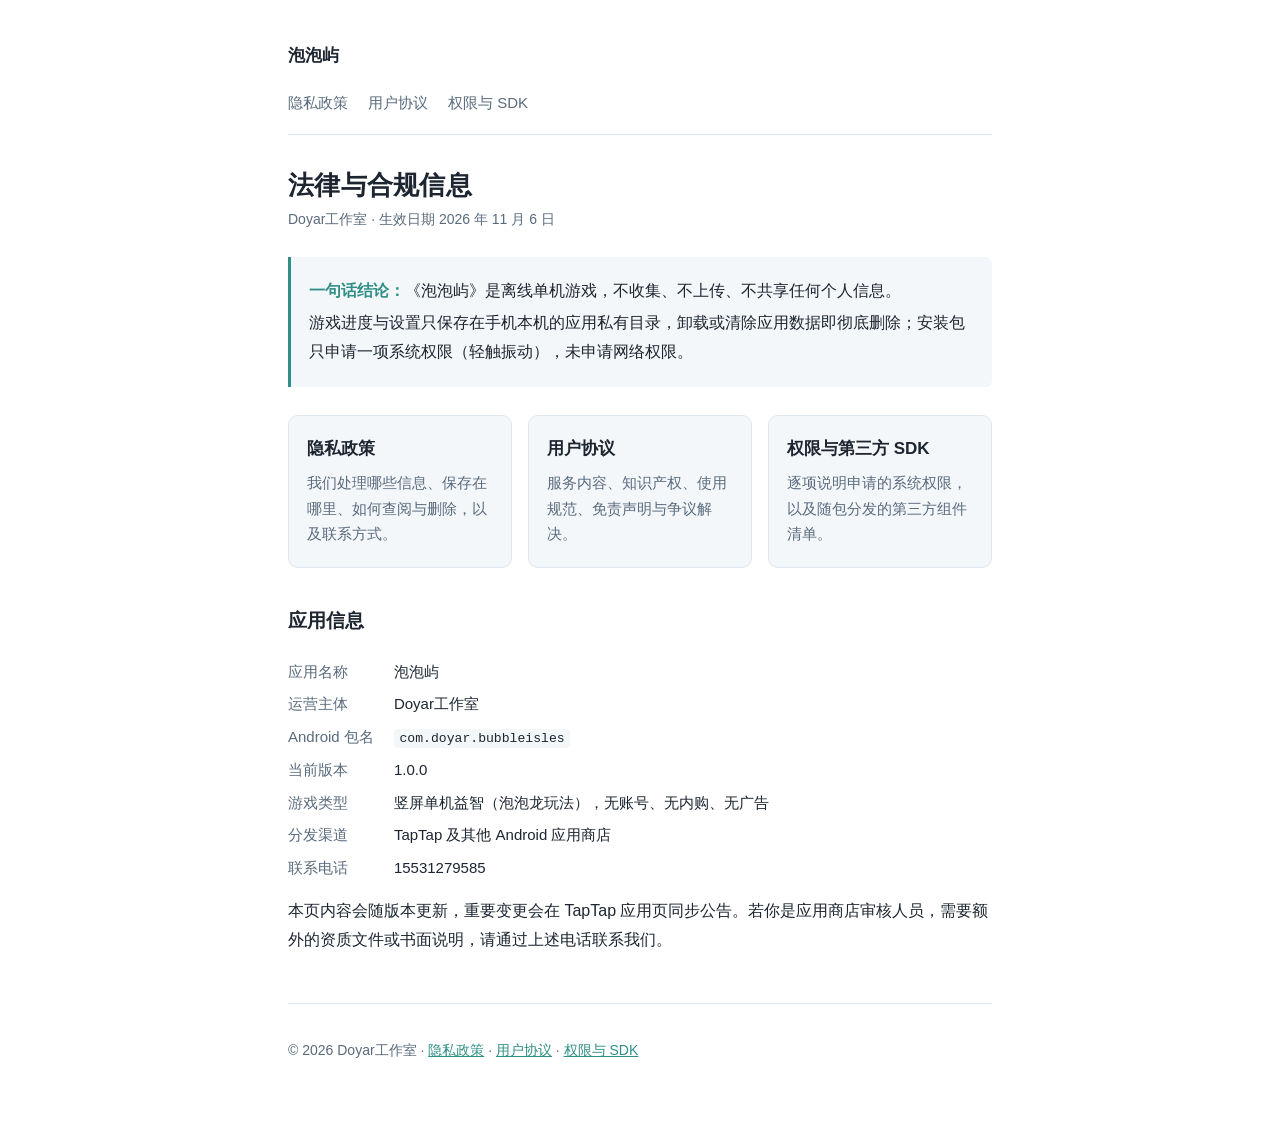
==== index.html @ f033edf3 "建立泡泡屿法律与合规信息站 TapTap 上架需要公开的隐私政策、用户协议与权限/SDK 说明。 内容全部按 1.0.0 发布包核对：仅 VIBRATE 权限、无网络权限、 无随包第三方 SDK、存档" ====
<!DOCTYPE html>
<html lang="zh-CN">
<head>
<meta charset="utf-8">
<meta name="viewport" content="width=device-width, initial-scale=1">
<title>泡泡屿 · 法律与合规信息</title>
<meta name="description" content="《泡泡屿》隐私政策、用户协议与权限说明。应用为离线单机游戏，不收集个人信息。">
<link rel="canonical" href="https://aura1n.github.io/bubbleisles-privacy/">
<link rel="stylesheet" href="styles.css">
</head>
<body>
<div class="wrap">

<header class="site">
	<p class="brand"><a href="index.html">泡泡屿</a></p>
	<nav class="tabs">
		<a href="privacy.html">隐私政策</a>
		<a href="terms.html">用户协议</a>
		<a href="permissions.html">权限与 SDK</a>
	</nav>
</header>

<main>
	<h1>法律与合规信息</h1>
	<p class="meta">Doyar工作室 · 生效日期 2026 年 11 月 6 日</p>

	<div class="summary">
		<p><strong>一句话结论：</strong>《泡泡屿》是离线单机游戏，不收集、不上传、不共享任何个人信息。</p>
		<p>游戏进度与设置只保存在手机本机的应用私有目录，卸载或清除应用数据即彻底删除；安装包只申请一项系统权限（轻触振动），未申请网络权限。</p>
	</div>

	<div class="cards">
		<a class="card" href="privacy.html">
			<h2>隐私政策</h2>
			<p>我们处理哪些信息、保存在哪里、如何查阅与删除，以及联系方式。</p>
		</a>
		<a class="card" href="terms.html">
			<h2>用户协议</h2>
			<p>服务内容、知识产权、使用规范、免责声明与争议解决。</p>
		</a>
		<a class="card" href="permissions.html">
			<h2>权限与第三方 SDK</h2>
			<p>逐项说明申请的系统权限，以及随包分发的第三方组件清单。</p>
		</a>
	</div>

	<h2>应用信息</h2>
	<dl class="facts">
		<dt>应用名称</dt><dd>泡泡屿</dd>
		<dt>运营主体</dt><dd>Doyar工作室</dd>
		<dt>Android 包名</dt><dd><code>com.doyar.bubbleisles</code></dd>
		<dt>当前版本</dt><dd>1.0.0</dd>
		<dt>游戏类型</dt><dd>竖屏单机益智（泡泡龙玩法），无账号、无内购、无广告</dd>
		<dt>分发渠道</dt><dd>TapTap 及其他 Android 应用商店</dd>
		<dt>联系电话</dt><dd>15531279585</dd>
	</dl>

	<p>本页内容会随版本更新，重要变更会在 TapTap 应用页同步公告。若你是应用商店审核人员，需要额外的资质文件或书面说明，请通过上述电话联系我们。</p>
</main>

<footer class="site">
	<p>© 2026 Doyar工作室 · <a href="privacy.html">隐私政策</a> · <a href="terms.html">用户协议</a> · <a href="permissions.html">权限与 SDK</a></p>
</footer>

</div>
</body>
</html>
---- styles.css ----
:root {
	--fg: #1c2530;
	--fg-soft: #5a6b7d;
	--bg: #ffffff;
	--bg-soft: #f4f7fa;
	--line: #dfe6ed;
	--accent: #2f8f86;
}

@media (prefers-color-scheme: dark) {
	:root {
		--fg: #e6edf3;
		--fg-soft: #97a6b5;
		--bg: #14181d;
		--bg-soft: #1c2228;
		--line: #2c343c;
		--accent: #6fd0c4;
	}
}

* {
	box-sizing: border-box;
}

body {
	margin: 0;
	padding: 0 1.25rem 3rem;
	background: var(--bg);
	color: var(--fg);
	font-family: -apple-system, "PingFang SC", "HarmonyOS Sans SC", "Microsoft YaHei", "Noto Sans CJK SC", sans-serif;
	font-size: 16px;
	line-height: 1.8;
	-webkit-text-size-adjust: 100%;
}

.wrap {
	max-width: 44rem;
	margin: 0 auto;
}

header.site {
	padding: 1.5rem 0 1rem;
	border-bottom: 1px solid var(--line);
}

header.site .brand {
	font-size: 1.0625rem;
	font-weight: 600;
	letter-spacing: .01em;
}

header.site .brand a {
	color: var(--fg);
	text-decoration: none;
}

nav.tabs {
	display: flex;
	flex-wrap: wrap;
	gap: .25rem 1.25rem;
	margin-top: .75rem;
	font-size: .9375rem;
}

nav.tabs a {
	color: var(--fg-soft);
	text-decoration: none;
	padding-bottom: .15rem;
}

nav.tabs a[aria-current="page"] {
	color: var(--accent);
	font-weight: 600;
	border-bottom: 2px solid var(--accent);
}

main h1 {
	margin: 2rem 0 .25rem;
	font-size: 1.625rem;
	line-height: 1.4;
	letter-spacing: .01em;
}

main h2 {
	margin: 2.25rem 0 .5rem;
	font-size: 1.1875rem;
}

main h3 {
	margin: 1.5rem 0 .35rem;
	font-size: 1.0625rem;
}

p, li {
	overflow-wrap: break-word;
}

.meta {
	margin: 0 0 1.5rem;
	color: var(--fg-soft);
	font-size: .875rem;
}

.summary {
	margin: 1.5rem 0;
	padding: 1rem 1.125rem;
	background: var(--bg-soft);
	border-left: 3px solid var(--accent);
	border-radius: 0 6px 6px 0;
}

.summary p {
	margin: .25rem 0;
}

.summary strong {
	color: var(--accent);
}

table {
	width: 100%;
	margin: 1rem 0;
	border-collapse: collapse;
	font-size: .9375rem;
}

th, td {
	padding: .6rem .5rem;
	text-align: left;
	border-bottom: 1px solid var(--line);
	vertical-align: top;
}

th {
	color: var(--fg-soft);
	font-weight: 600;
	white-space: nowrap;
}

code {
	padding: .1rem .35rem;
	background: var(--bg-soft);
	border-radius: 4px;
	font-family: ui-monospace, "SFMono-Regular", Consolas, monospace;
	font-size: .875em;
	overflow-wrap: anywhere;
}

ul, ol {
	padding-left: 1.35rem;
}

a {
	color: var(--accent);
}

footer.site {
	margin-top: 3rem;
	padding-top: 1.25rem;
	border-top: 1px solid var(--line);
	color: var(--fg-soft);
	font-size: .875rem;
}

.cards {
	display: grid;
	gap: 1rem;
	margin: 1.75rem 0;
}

@media (min-width: 40rem) {
	.cards {
		grid-template-columns: repeat(3, 1fr);
	}
}

.card {
	display: block;
	padding: 1.125rem 1.125rem 1.25rem;
	background: var(--bg-soft);
	border: 1px solid var(--line);
	border-radius: 10px;
	text-decoration: none;
	color: var(--fg);
}

.card h2 {
	margin: 0 0 .35rem;
	font-size: 1.0625rem;
}

.card p {
	margin: 0;
	color: var(--fg-soft);
	font-size: .9375rem;
	line-height: 1.7;
}

dl.facts {
	display: grid;
	grid-template-columns: max-content 1fr;
	gap: .35rem 1.25rem;
	margin: 1.25rem 0 0;
	font-size: .9375rem;
}

dl.facts dt {
	color: var(--fg-soft);
}

dl.facts dd {
	margin: 0;
}

@media print {
	nav.tabs, footer.site {
		display: none;
	}
}
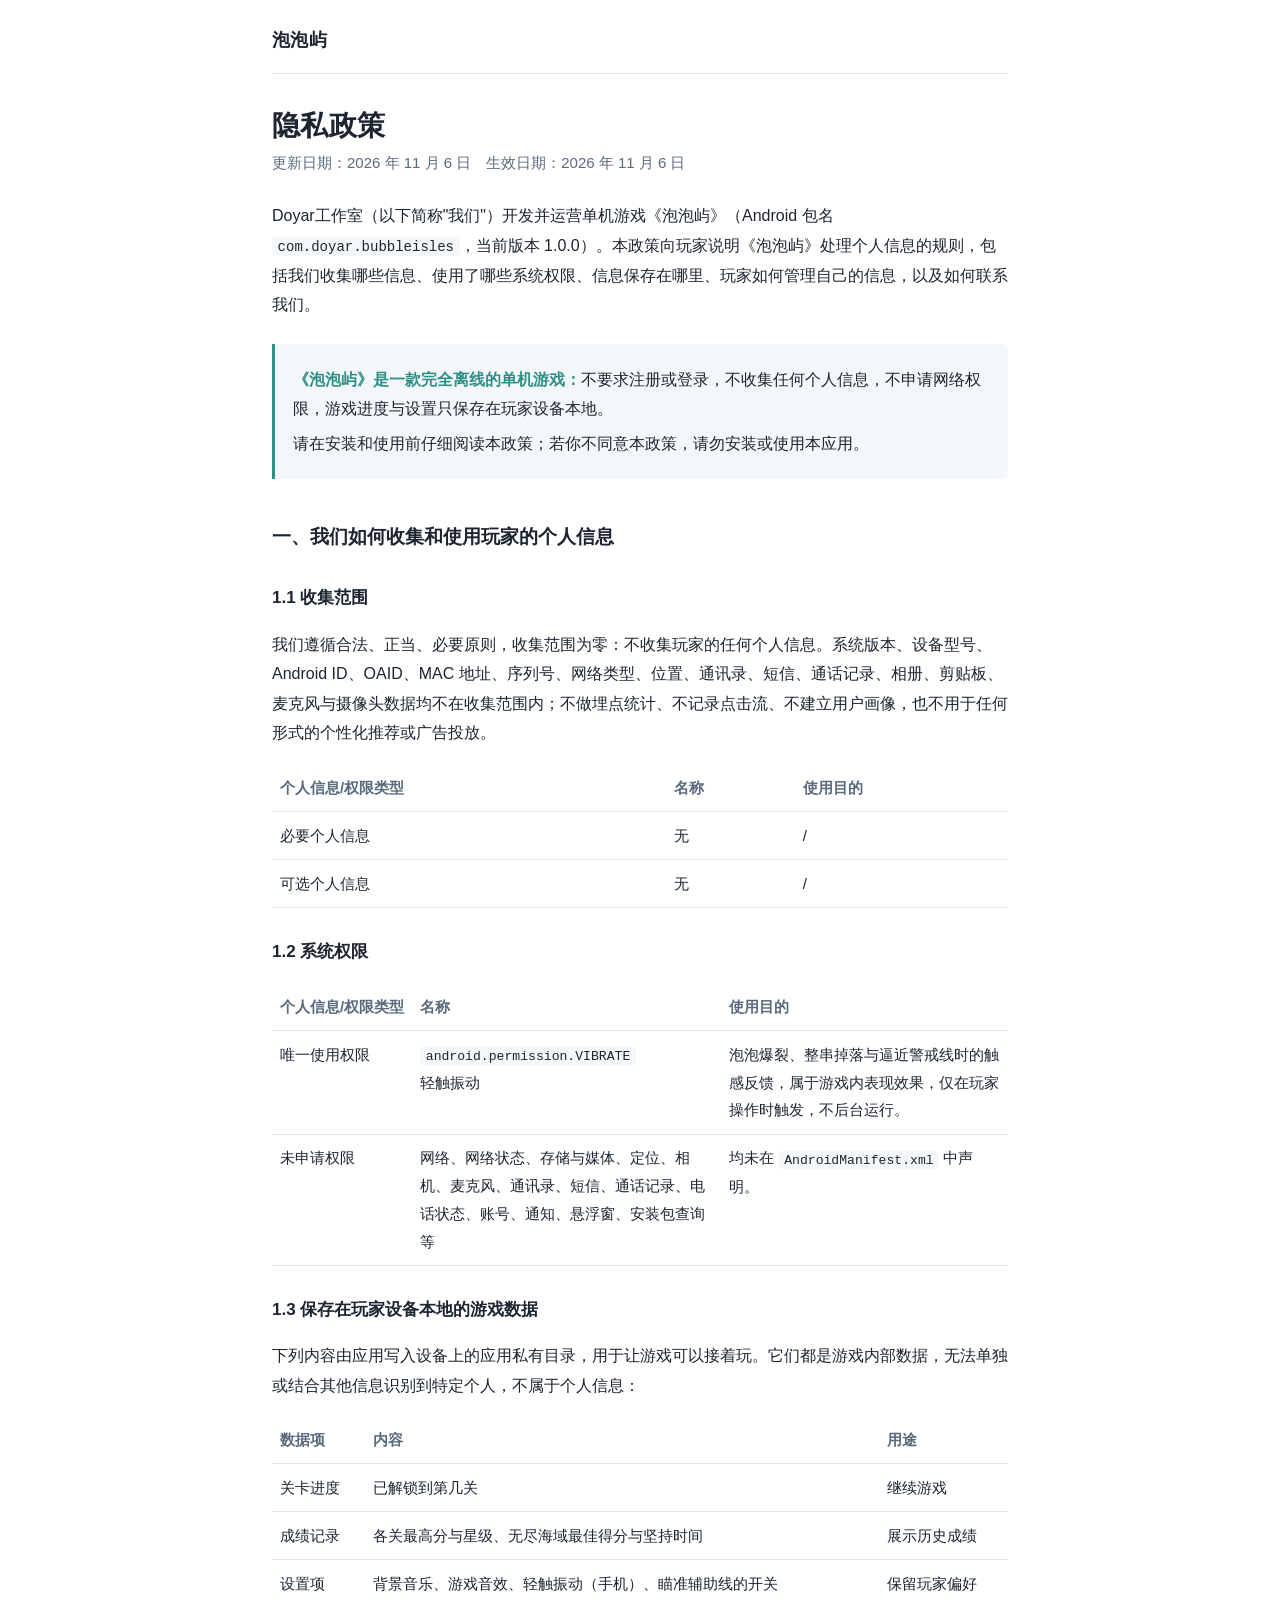
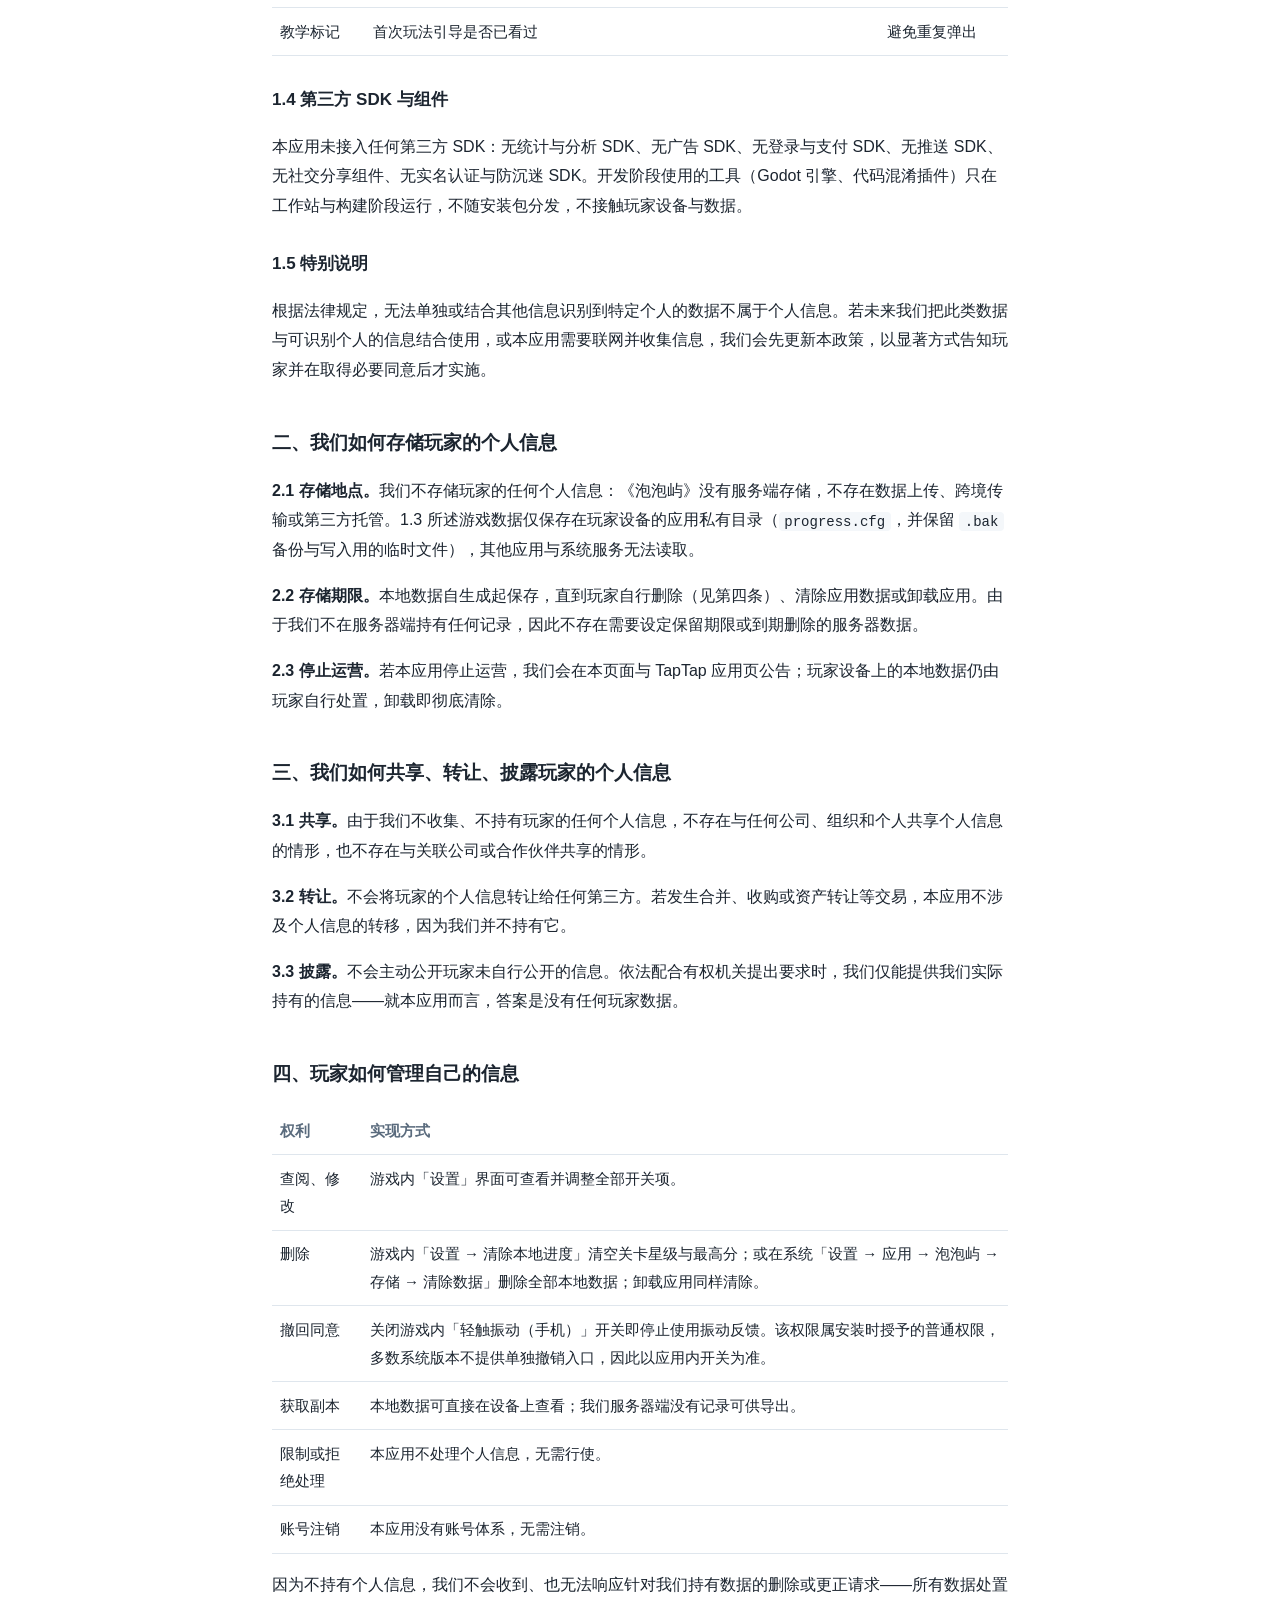
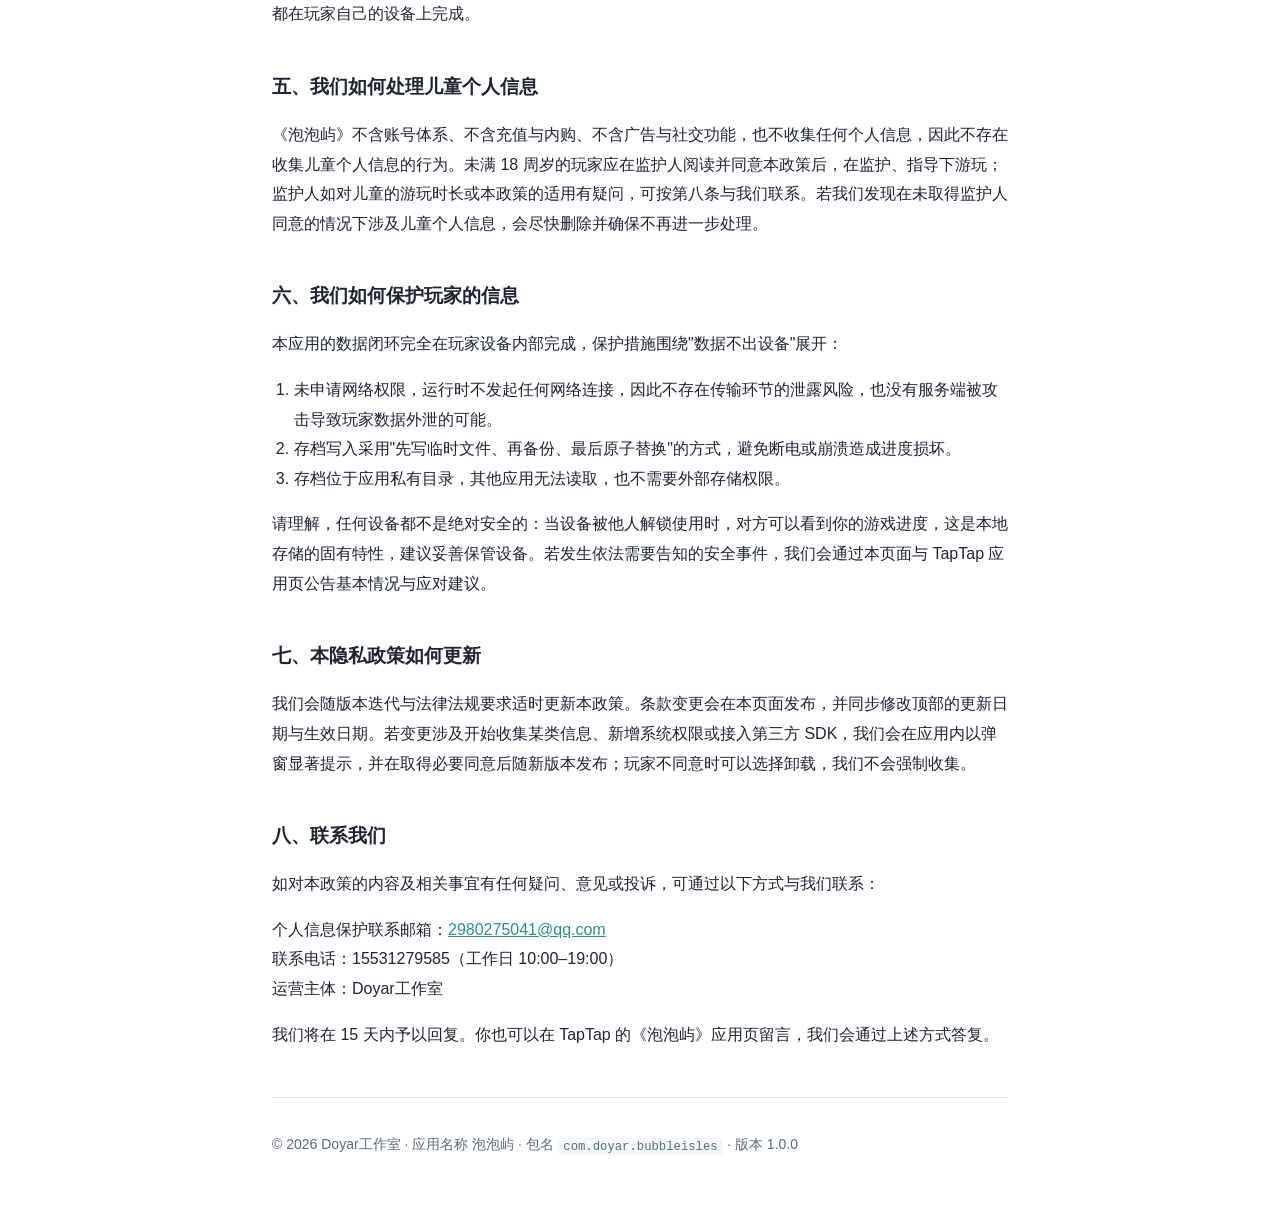
==== commit f456a568: "按 TapTap 官方隐私政策结构改为单页 上架只需要一份隐私政策，拆成三页反而要多点一次。 正文照官方模板的一至八骨架重写，只保留本应用真实存在的内容： 收集范围为零、唯一权限 VIBRATE、无第" ====
--- a/index.html
+++ b/index.html
@@ -3,8 +3,8 @@
 <head>
 <meta charset="utf-8">
 <meta name="viewport" content="width=device-width, initial-scale=1">
-<title>泡泡屿 · 法律与合规信息</title>
-<meta name="description" content="《泡泡屿》隐私政策、用户协议与权限说明。应用为离线单机游戏，不收集个人信息。">
+<title>泡泡屿 隐私政策</title>
+<meta name="description" content="《泡泡屿》隐私政策：离线单机游戏，不收集任何个人信息，仅申请轻触振动权限，进度与设置只保存在设备本地。">
 <link rel="canonical" href="https://aura1n.github.io/bubbleisles-privacy/">
 <link rel="stylesheet" href="styles.css">
 </head>
@@ -12,54 +12,138 @@
 <div class="wrap">
 
 <header class="site">
-	<p class="brand"><a href="index.html">泡泡屿</a></p>
-	<nav class="tabs">
-		<a href="privacy.html">隐私政策</a>
-		<a href="terms.html">用户协议</a>
-		<a href="permissions.html">权限与 SDK</a>
-	</nav>
+	<p class="brand">泡泡屿</p>
 </header>
 
 <main>
-	<h1>法律与合规信息</h1>
-	<p class="meta">Doyar工作室 · 生效日期 2026 年 11 月 6 日</p>
+	<h1>隐私政策</h1>
+	<p class="meta">更新日期：2026 年 11 月 6 日　生效日期：2026 年 11 月 6 日</p>
+
+	<p>Doyar工作室（以下简称"我们"）开发并运营单机游戏《泡泡屿》（Android 包名 <code>com.doyar.bubbleisles</code>，当前版本 1.0.0）。本政策向玩家说明《泡泡屿》处理个人信息的规则，包括我们收集哪些信息、使用了哪些系统权限、信息保存在哪里、玩家如何管理自己的信息，以及如何联系我们。</p>
 
 	<div class="summary">
-		<p><strong>一句话结论：</strong>《泡泡屿》是离线单机游戏，不收集、不上传、不共享任何个人信息。</p>
-		<p>游戏进度与设置只保存在手机本机的应用私有目录，卸载或清除应用数据即彻底删除；安装包只申请一项系统权限（轻触振动），未申请网络权限。</p>
+		<p><strong>《泡泡屿》是一款完全离线的单机游戏：</strong>不要求注册或登录，不收集任何个人信息，不申请网络权限，游戏进度与设置只保存在玩家设备本地。</p>
+		<p>请在安装和使用前仔细阅读本政策；若你不同意本政策，请勿安装或使用本应用。</p>
 	</div>
 
-	<div class="cards">
-		<a class="card" href="privacy.html">
-			<h2>隐私政策</h2>
-			<p>我们处理哪些信息、保存在哪里、如何查阅与删除，以及联系方式。</p>
-		</a>
-		<a class="card" href="terms.html">
-			<h2>用户协议</h2>
-			<p>服务内容、知识产权、使用规范、免责声明与争议解决。</p>
-		</a>
-		<a class="card" href="permissions.html">
-			<h2>权限与第三方 SDK</h2>
-			<p>逐项说明申请的系统权限，以及随包分发的第三方组件清单。</p>
-		</a>
-	</div>
+	<h2>一、我们如何收集和使用玩家的个人信息</h2>
 
-	<h2>应用信息</h2>
-	<dl class="facts">
-		<dt>应用名称</dt><dd>泡泡屿</dd>
-		<dt>运营主体</dt><dd>Doyar工作室</dd>
-		<dt>Android 包名</dt><dd><code>com.doyar.bubbleisles</code></dd>
-		<dt>当前版本</dt><dd>1.0.0</dd>
-		<dt>游戏类型</dt><dd>竖屏单机益智（泡泡龙玩法），无账号、无内购、无广告</dd>
-		<dt>分发渠道</dt><dd>TapTap 及其他 Android 应用商店</dd>
-		<dt>联系电话</dt><dd>15531279585</dd>
-	</dl>
+	<h3>1.1 收集范围</h3>
+	<p>我们遵循合法、正当、必要原则，收集范围为零：不收集玩家的任何个人信息。系统版本、设备型号、Android ID、OAID、MAC 地址、序列号、网络类型、位置、通讯录、短信、通话记录、相册、剪贴板、麦克风与摄像头数据均不在收集范围内；不做埋点统计、不记录点击流、不建立用户画像，也不用于任何形式的个性化推荐或广告投放。</p>
+	<table>
+		<thead>
+			<tr><th>个人信息/权限类型</th><th>名称</th><th>使用目的</th></tr>
+		</thead>
+		<tbody>
+			<tr><td>必要个人信息</td><td>无</td><td>/</td></tr>
+			<tr><td>可选个人信息</td><td>无</td><td>/</td></tr>
+		</tbody>
+	</table>
 
-	<p>本页内容会随版本更新，重要变更会在 TapTap 应用页同步公告。若你是应用商店审核人员，需要额外的资质文件或书面说明，请通过上述电话联系我们。</p>
+	<h3>1.2 系统权限</h3>
+	<table>
+		<thead>
+			<tr><th>个人信息/权限类型</th><th>名称</th><th>使用目的</th></tr>
+		</thead>
+		<tbody>
+			<tr>
+				<td>唯一使用权限</td>
+				<td><code>android.permission.VIBRATE</code><br>轻触振动</td>
+				<td>泡泡爆裂、整串掉落与逼近警戒线时的触感反馈，属于游戏内表现效果，仅在玩家操作时触发，不后台运行。</td>
+			</tr>
+			<tr>
+				<td>未申请权限</td>
+				<td>网络、网络状态、存储与媒体、定位、相机、麦克风、通讯录、短信、通话记录、电话状态、账号、通知、悬浮窗、安装包查询等</td>
+				<td>均未在 <code>AndroidManifest.xml</code> 中声明。</td>
+			</tr>
+		</tbody>
+	</table>
+
+	<h3>1.3 保存在玩家设备本地的游戏数据</h3>
+	<p>下列内容由应用写入设备上的应用私有目录，用于让游戏可以接着玩。它们都是游戏内部数据，无法单独或结合其他信息识别到特定个人，不属于个人信息：</p>
+	<table>
+		<thead>
+			<tr><th>数据项</th><th>内容</th><th>用途</th></tr>
+		</thead>
+		<tbody>
+			<tr><td>关卡进度</td><td>已解锁到第几关</td><td>继续游戏</td></tr>
+			<tr><td>成绩记录</td><td>各关最高分与星级、无尽海域最佳得分与坚持时间</td><td>展示历史成绩</td></tr>
+			<tr><td>设置项</td><td>背景音乐、游戏音效、轻触振动（手机）、瞄准辅助线的开关</td><td>保留玩家偏好</td></tr>
+			<tr><td>教学标记</td><td>首次玩法引导是否已看过</td><td>避免重复弹出</td></tr>
+		</tbody>
+	</table>
+
+	<h3>1.4 第三方 SDK 与组件</h3>
+	<p>本应用未接入任何第三方 SDK：无统计与分析 SDK、无广告 SDK、无登录与支付 SDK、无推送 SDK、无社交分享组件、无实名认证与防沉迷 SDK。开发阶段使用的工具（Godot 引擎、代码混淆插件）只在工作站与构建阶段运行，不随安装包分发，不接触玩家设备与数据。</p>
+
+	<h3>1.5 特别说明</h3>
+	<p>根据法律规定，无法单独或结合其他信息识别到特定个人的数据不属于个人信息。若未来我们把此类数据与可识别个人的信息结合使用，或本应用需要联网并收集信息，我们会先更新本政策，以显著方式告知玩家并在取得必要同意后才实施。</p>
+
+	<h2>二、我们如何存储玩家的个人信息</h2>
+
+	<p><strong>2.1 存储地点。</strong>我们不存储玩家的任何个人信息：《泡泡屿》没有服务端存储，不存在数据上传、跨境传输或第三方托管。1.3 所述游戏数据仅保存在玩家设备的应用私有目录（<code>progress.cfg</code>，并保留 <code>.bak</code> 备份与写入用的临时文件），其他应用与系统服务无法读取。</p>
+
+	<p><strong>2.2 存储期限。</strong>本地数据自生成起保存，直到玩家自行删除（见第四条）、清除应用数据或卸载应用。由于我们不在服务器端持有任何记录，因此不存在需要设定保留期限或到期删除的服务器数据。</p>
+
+	<p><strong>2.3 停止运营。</strong>若本应用停止运营，我们会在本页面与 TapTap 应用页公告；玩家设备上的本地数据仍由玩家自行处置，卸载即彻底清除。</p>
+
+	<h2>三、我们如何共享、转让、披露玩家的个人信息</h2>
+
+	<p><strong>3.1 共享。</strong>由于我们不收集、不持有玩家的任何个人信息，不存在与任何公司、组织和个人共享个人信息的情形，也不存在与关联公司或合作伙伴共享的情形。</p>
+
+	<p><strong>3.2 转让。</strong>不会将玩家的个人信息转让给任何第三方。若发生合并、收购或资产转让等交易，本应用不涉及个人信息的转移，因为我们并不持有它。</p>
+
+	<p><strong>3.3 披露。</strong>不会主动公开玩家未自行公开的信息。依法配合有权机关提出要求时，我们仅能提供我们实际持有的信息——就本应用而言，答案是没有任何玩家数据。</p>
+
+	<h2>四、玩家如何管理自己的信息</h2>
+
+	<table>
+		<thead>
+			<tr><th>权利</th><th>实现方式</th></tr>
+		</thead>
+		<tbody>
+			<tr><td>查阅、修改</td><td>游戏内「设置」界面可查看并调整全部开关项。</td></tr>
+			<tr><td>删除</td><td>游戏内「设置 → 清除本地进度」清空关卡星级与最高分；或在系统「设置 → 应用 → 泡泡屿 → 存储 → 清除数据」删除全部本地数据；卸载应用同样清除。</td></tr>
+			<tr><td>撤回同意</td><td>关闭游戏内「轻触振动（手机）」开关即停止使用振动反馈。该权限属安装时授予的普通权限，多数系统版本不提供单独撤销入口，因此以应用内开关为准。</td></tr>
+			<tr><td>获取副本</td><td>本地数据可直接在设备上查看；我们服务器端没有记录可供导出。</td></tr>
+			<tr><td>限制或拒绝处理</td><td>本应用不处理个人信息，无需行使。</td></tr>
+			<tr><td>账号注销</td><td>本应用没有账号体系，无需注销。</td></tr>
+		</tbody>
+	</table>
+
+	<p>因为不持有个人信息，我们不会收到、也无法响应针对我们持有数据的删除或更正请求——所有数据处置都在玩家自己的设备上完成。</p>
+
+	<h2>五、我们如何处理儿童个人信息</h2>
+
+	<p>《泡泡屿》不含账号体系、不含充值与内购、不含广告与社交功能，也不收集任何个人信息，因此不存在收集儿童个人信息的行为。未满 18 周岁的玩家应在监护人阅读并同意本政策后，在监护、指导下游玩；监护人如对儿童的游玩时长或本政策的适用有疑问，可按第八条与我们联系。若我们发现在未取得监护人同意的情况下涉及儿童个人信息，会尽快删除并确保不再进一步处理。</p>
+
+	<h2>六、我们如何保护玩家的信息</h2>
+
+	<p>本应用的数据闭环完全在玩家设备内部完成，保护措施围绕"数据不出设备"展开：</p>
+	<ol>
+		<li>未申请网络权限，运行时不发起任何网络连接，因此不存在传输环节的泄露风险，也没有服务端被攻击导致玩家数据外泄的可能。</li>
+		<li>存档写入采用"先写临时文件、再备份、最后原子替换"的方式，避免断电或崩溃造成进度损坏。</li>
+		<li>存档位于应用私有目录，其他应用无法读取，也不需要外部存储权限。</li>
+	</ol>
+	<p>请理解，任何设备都不是绝对安全的：当设备被他人解锁使用时，对方可以看到你的游戏进度，这是本地存储的固有特性，建议妥善保管设备。若发生依法需要告知的安全事件，我们会通过本页面与 TapTap 应用页公告基本情况与应对建议。</p>
+
+	<h2>七、本隐私政策如何更新</h2>
+
+	<p>我们会随版本迭代与法律法规要求适时更新本政策。条款变更会在本页面发布，并同步修改顶部的更新日期与生效日期。若变更涉及开始收集某类信息、新增系统权限或接入第三方 SDK，我们会在应用内以弹窗显著提示，并在取得必要同意后随新版本发布；玩家不同意时可以选择卸载，我们不会强制收集。</p>
+
+	<h2>八、联系我们</h2>
+
+	<p>如对本政策的内容及相关事宜有任何疑问、意见或投诉，可通过以下方式与我们联系：</p>
+	<p>
+		个人信息保护联系邮箱：<a href="mailto:2980275041@qq.com">2980275041@qq.com</a><br>
+		联系电话：15531279585（工作日 10:00–19:00）<br>
+		运营主体：Doyar工作室
+	</p>
+	<p>我们将在 15 天内予以回复。你也可以在 TapTap 的《泡泡屿》应用页留言，我们会通过上述方式答复。</p>
 </main>
 
 <footer class="site">
-	<p>© 2026 Doyar工作室 · <a href="privacy.html">隐私政策</a> · <a href="terms.html">用户协议</a> · <a href="permissions.html">权限与 SDK</a></p>
+	<p>© 2026 Doyar工作室 · 应用名称 泡泡屿 · 包名 <code>com.doyar.bubbleisles</code> · 版本 1.0.0</p>
 </footer>
 
 </div>
--- a/styles.css
+++ b/styles.css
@@ -29,12 +29,12 @@
 	color: var(--fg);
 	font-family: -apple-system, "PingFang SC", "HarmonyOS Sans SC", "Microsoft YaHei", "Noto Sans CJK SC", sans-serif;
 	font-size: 16px;
-	line-height: 1.8;
+	line-height: 1.85;
 	-webkit-text-size-adjust: 100%;
 }
 
 .wrap {
-	max-width: 44rem;
+	max-width: 46rem;
 	margin: 0 auto;
 }
 
@@ -44,50 +44,26 @@
 }
 
 header.site .brand {
-	font-size: 1.0625rem;
+	margin: 0;
+	font-size: 1.125rem;
 	font-weight: 600;
-	letter-spacing: .01em;
-}
-
-header.site .brand a {
-	color: var(--fg);
-	text-decoration: none;
-}
-
-nav.tabs {
-	display: flex;
-	flex-wrap: wrap;
-	gap: .25rem 1.25rem;
-	margin-top: .75rem;
-	font-size: .9375rem;
-}
-
-nav.tabs a {
-	color: var(--fg-soft);
-	text-decoration: none;
-	padding-bottom: .15rem;
-}
-
-nav.tabs a[aria-current="page"] {
-	color: var(--accent);
-	font-weight: 600;
-	border-bottom: 2px solid var(--accent);
+	letter-spacing: .02em;
 }
 
 main h1 {
 	margin: 2rem 0 .25rem;
-	font-size: 1.625rem;
+	font-size: 1.75rem;
 	line-height: 1.4;
 	letter-spacing: .01em;
 }
 
 main h2 {
-	margin: 2.25rem 0 .5rem;
+	margin: 2.5rem 0 .5rem;
 	font-size: 1.1875rem;
 }
 
 main h3 {
-	margin: 1.5rem 0 .35rem;
+	margin: 1.75rem 0 .35rem;
 	font-size: 1.0625rem;
 }
 
@@ -98,7 +74,7 @@
 .meta {
 	margin: 0 0 1.5rem;
 	color: var(--fg-soft);
-	font-size: .875rem;
+	font-size: .9375rem;
 }
 
 .summary {
@@ -110,7 +86,7 @@
 }
 
 .summary p {
-	margin: .25rem 0;
+	margin: .3rem 0;
 }
 
 .summary strong {
@@ -162,58 +138,8 @@
 	font-size: .875rem;
 }
 
-.cards {
-	display: grid;
-	gap: 1rem;
-	margin: 1.75rem 0;
-}
-
-@media (min-width: 40rem) {
-	.cards {
-		grid-template-columns: repeat(3, 1fr);
-	}
-}
-
-.card {
-	display: block;
-	padding: 1.125rem 1.125rem 1.25rem;
-	background: var(--bg-soft);
-	border: 1px solid var(--line);
-	border-radius: 10px;
-	text-decoration: none;
-	color: var(--fg);
-}
-
-.card h2 {
-	margin: 0 0 .35rem;
-	font-size: 1.0625rem;
-}
-
-.card p {
-	margin: 0;
-	color: var(--fg-soft);
-	font-size: .9375rem;
-	line-height: 1.7;
-}
-
-dl.facts {
-	display: grid;
-	grid-template-columns: max-content 1fr;
-	gap: .35rem 1.25rem;
-	margin: 1.25rem 0 0;
-	font-size: .9375rem;
-}
-
-dl.facts dt {
-	color: var(--fg-soft);
-}
-
-dl.facts dd {
-	margin: 0;
-}
-
 @media print {
-	nav.tabs, footer.site {
+	footer.site {
 		display: none;
 	}
 }
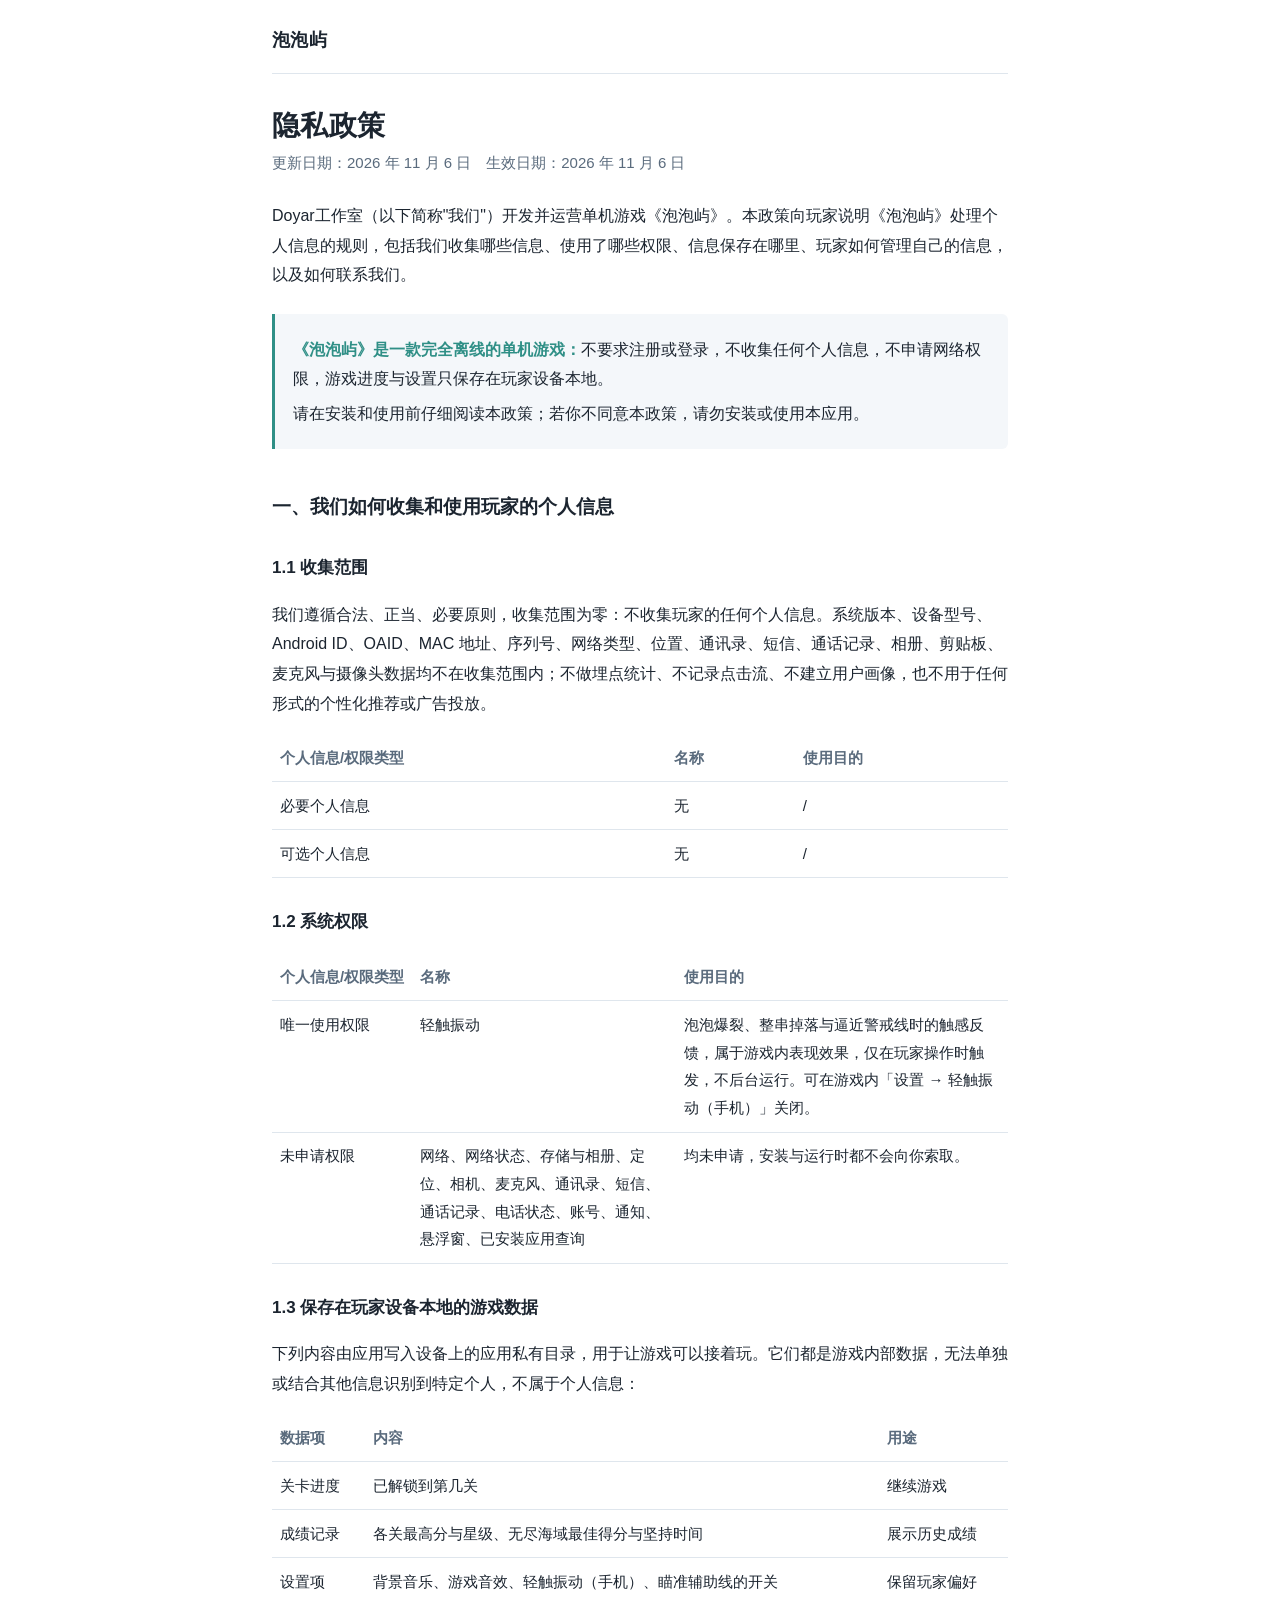
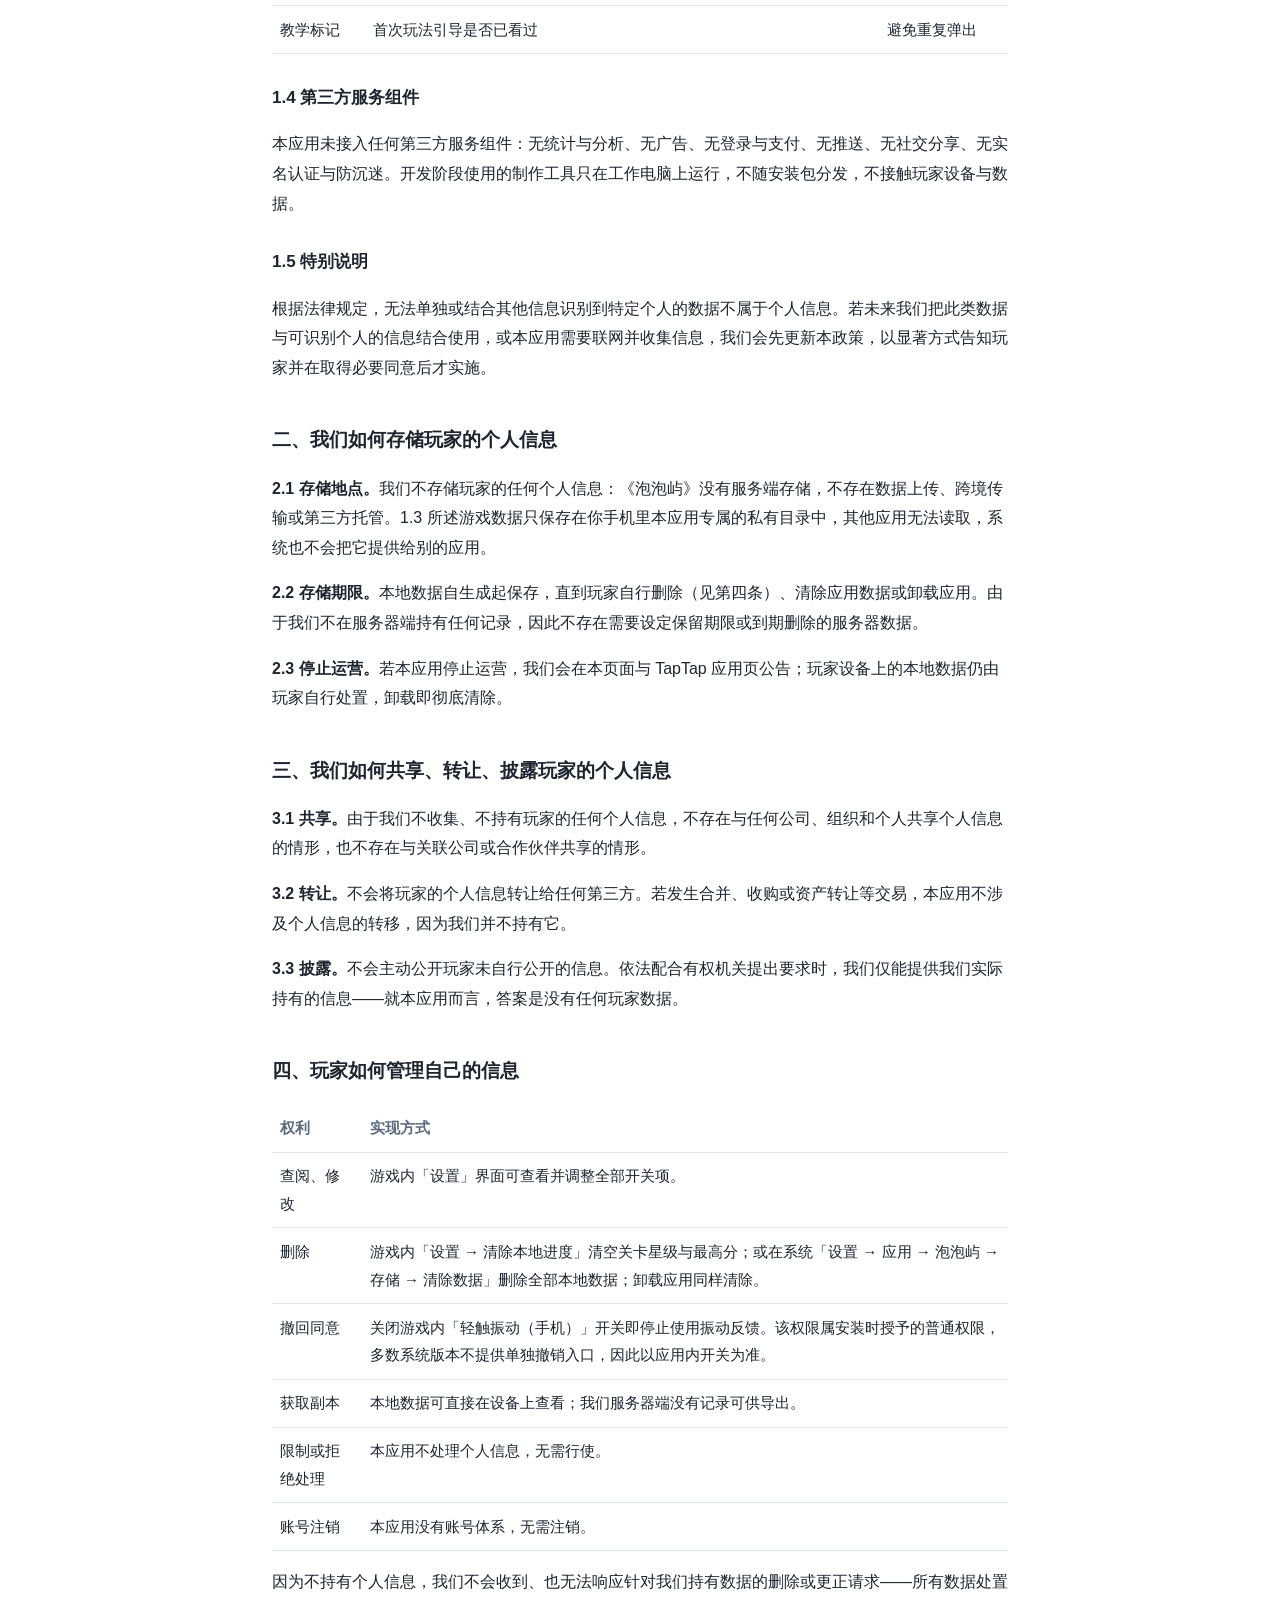
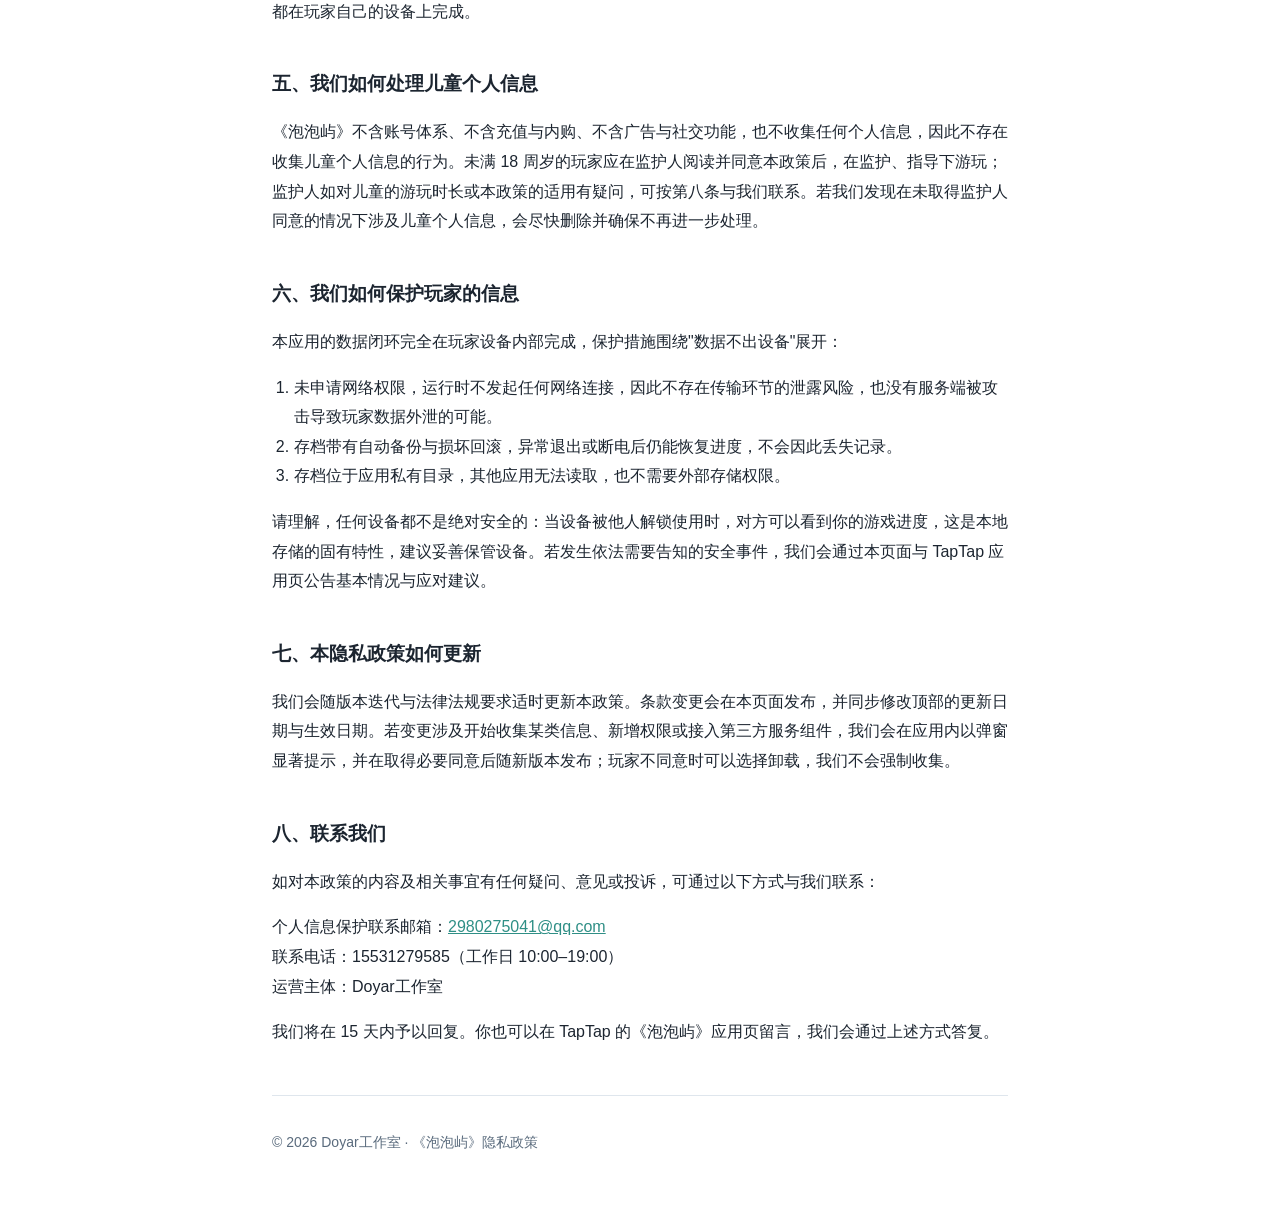
==== commit 2d75deb3: "隐私政策正文去掉面向玩家无意义的技术标识 包名、权限英文名、存档文件名、引擎与 SDK 名称从页面里移除， 事实核对保留在仓库 README；删掉随之失效的 code 样式。" ====
--- a/index.html
+++ b/index.html
@@ -19,7 +19,7 @@
 	<h1>隐私政策</h1>
 	<p class="meta">更新日期：2026 年 11 月 6 日　生效日期：2026 年 11 月 6 日</p>
 
-	<p>Doyar工作室（以下简称"我们"）开发并运营单机游戏《泡泡屿》（Android 包名 <code>com.doyar.bubbleisles</code>，当前版本 1.0.0）。本政策向玩家说明《泡泡屿》处理个人信息的规则，包括我们收集哪些信息、使用了哪些系统权限、信息保存在哪里、玩家如何管理自己的信息，以及如何联系我们。</p>
+	<p>Doyar工作室（以下简称"我们"）开发并运营单机游戏《泡泡屿》。本政策向玩家说明《泡泡屿》处理个人信息的规则，包括我们收集哪些信息、使用了哪些权限、信息保存在哪里、玩家如何管理自己的信息，以及如何联系我们。</p>
 
 	<div class="summary">
 		<p><strong>《泡泡屿》是一款完全离线的单机游戏：</strong>不要求注册或登录，不收集任何个人信息，不申请网络权限，游戏进度与设置只保存在玩家设备本地。</p>
@@ -48,13 +48,13 @@
 		<tbody>
 			<tr>
 				<td>唯一使用权限</td>
-				<td><code>android.permission.VIBRATE</code><br>轻触振动</td>
-				<td>泡泡爆裂、整串掉落与逼近警戒线时的触感反馈，属于游戏内表现效果，仅在玩家操作时触发，不后台运行。</td>
+				<td>轻触振动</td>
+				<td>泡泡爆裂、整串掉落与逼近警戒线时的触感反馈，属于游戏内表现效果，仅在玩家操作时触发，不后台运行。可在游戏内「设置 → 轻触振动（手机）」关闭。</td>
 			</tr>
 			<tr>
 				<td>未申请权限</td>
-				<td>网络、网络状态、存储与媒体、定位、相机、麦克风、通讯录、短信、通话记录、电话状态、账号、通知、悬浮窗、安装包查询等</td>
-				<td>均未在 <code>AndroidManifest.xml</code> 中声明。</td>
+				<td>网络、网络状态、存储与相册、定位、相机、麦克风、通讯录、短信、通话记录、电话状态、账号、通知、悬浮窗、已安装应用查询</td>
+				<td>均未申请，安装与运行时都不会向你索取。</td>
 			</tr>
 		</tbody>
 	</table>
@@ -73,15 +73,15 @@
 		</tbody>
 	</table>
 
-	<h3>1.4 第三方 SDK 与组件</h3>
-	<p>本应用未接入任何第三方 SDK：无统计与分析 SDK、无广告 SDK、无登录与支付 SDK、无推送 SDK、无社交分享组件、无实名认证与防沉迷 SDK。开发阶段使用的工具（Godot 引擎、代码混淆插件）只在工作站与构建阶段运行，不随安装包分发，不接触玩家设备与数据。</p>
+	<h3>1.4 第三方服务组件</h3>
+	<p>本应用未接入任何第三方服务组件：无统计与分析、无广告、无登录与支付、无推送、无社交分享、无实名认证与防沉迷。开发阶段使用的制作工具只在工作电脑上运行，不随安装包分发，不接触玩家设备与数据。</p>
 
 	<h3>1.5 特别说明</h3>
 	<p>根据法律规定，无法单独或结合其他信息识别到特定个人的数据不属于个人信息。若未来我们把此类数据与可识别个人的信息结合使用，或本应用需要联网并收集信息，我们会先更新本政策，以显著方式告知玩家并在取得必要同意后才实施。</p>
 
 	<h2>二、我们如何存储玩家的个人信息</h2>
 
-	<p><strong>2.1 存储地点。</strong>我们不存储玩家的任何个人信息：《泡泡屿》没有服务端存储，不存在数据上传、跨境传输或第三方托管。1.3 所述游戏数据仅保存在玩家设备的应用私有目录（<code>progress.cfg</code>，并保留 <code>.bak</code> 备份与写入用的临时文件），其他应用与系统服务无法读取。</p>
+	<p><strong>2.1 存储地点。</strong>我们不存储玩家的任何个人信息：《泡泡屿》没有服务端存储，不存在数据上传、跨境传输或第三方托管。1.3 所述游戏数据只保存在你手机里本应用专属的私有目录中，其他应用无法读取，系统也不会把它提供给别的应用。</p>
 
 	<p><strong>2.2 存储期限。</strong>本地数据自生成起保存，直到玩家自行删除（见第四条）、清除应用数据或卸载应用。由于我们不在服务器端持有任何记录，因此不存在需要设定保留期限或到期删除的服务器数据。</p>
 
@@ -122,14 +122,14 @@
 	<p>本应用的数据闭环完全在玩家设备内部完成，保护措施围绕"数据不出设备"展开：</p>
 	<ol>
 		<li>未申请网络权限，运行时不发起任何网络连接，因此不存在传输环节的泄露风险，也没有服务端被攻击导致玩家数据外泄的可能。</li>
-		<li>存档写入采用"先写临时文件、再备份、最后原子替换"的方式，避免断电或崩溃造成进度损坏。</li>
+		<li>存档带有自动备份与损坏回滚，异常退出或断电后仍能恢复进度，不会因此丢失记录。</li>
 		<li>存档位于应用私有目录，其他应用无法读取，也不需要外部存储权限。</li>
 	</ol>
 	<p>请理解，任何设备都不是绝对安全的：当设备被他人解锁使用时，对方可以看到你的游戏进度，这是本地存储的固有特性，建议妥善保管设备。若发生依法需要告知的安全事件，我们会通过本页面与 TapTap 应用页公告基本情况与应对建议。</p>
 
 	<h2>七、本隐私政策如何更新</h2>
 
-	<p>我们会随版本迭代与法律法规要求适时更新本政策。条款变更会在本页面发布，并同步修改顶部的更新日期与生效日期。若变更涉及开始收集某类信息、新增系统权限或接入第三方 SDK，我们会在应用内以弹窗显著提示，并在取得必要同意后随新版本发布；玩家不同意时可以选择卸载，我们不会强制收集。</p>
+	<p>我们会随版本迭代与法律法规要求适时更新本政策。条款变更会在本页面发布，并同步修改顶部的更新日期与生效日期。若变更涉及开始收集某类信息、新增权限或接入第三方服务组件，我们会在应用内以弹窗显著提示，并在取得必要同意后随新版本发布；玩家不同意时可以选择卸载，我们不会强制收集。</p>
 
 	<h2>八、联系我们</h2>
 
@@ -143,7 +143,7 @@
 </main>
 
 <footer class="site">
-	<p>© 2026 Doyar工作室 · 应用名称 泡泡屿 · 包名 <code>com.doyar.bubbleisles</code> · 版本 1.0.0</p>
+	<p>© 2026 Doyar工作室 · 《泡泡屿》隐私政策</p>
 </footer>
 
 </div>
--- a/styles.css
+++ b/styles.css
@@ -113,15 +113,6 @@
 	white-space: nowrap;
 }
 
-code {
-	padding: .1rem .35rem;
-	background: var(--bg-soft);
-	border-radius: 4px;
-	font-family: ui-monospace, "SFMono-Regular", Consolas, monospace;
-	font-size: .875em;
-	overflow-wrap: anywhere;
-}
-
 ul, ol {
 	padding-left: 1.35rem;
 }
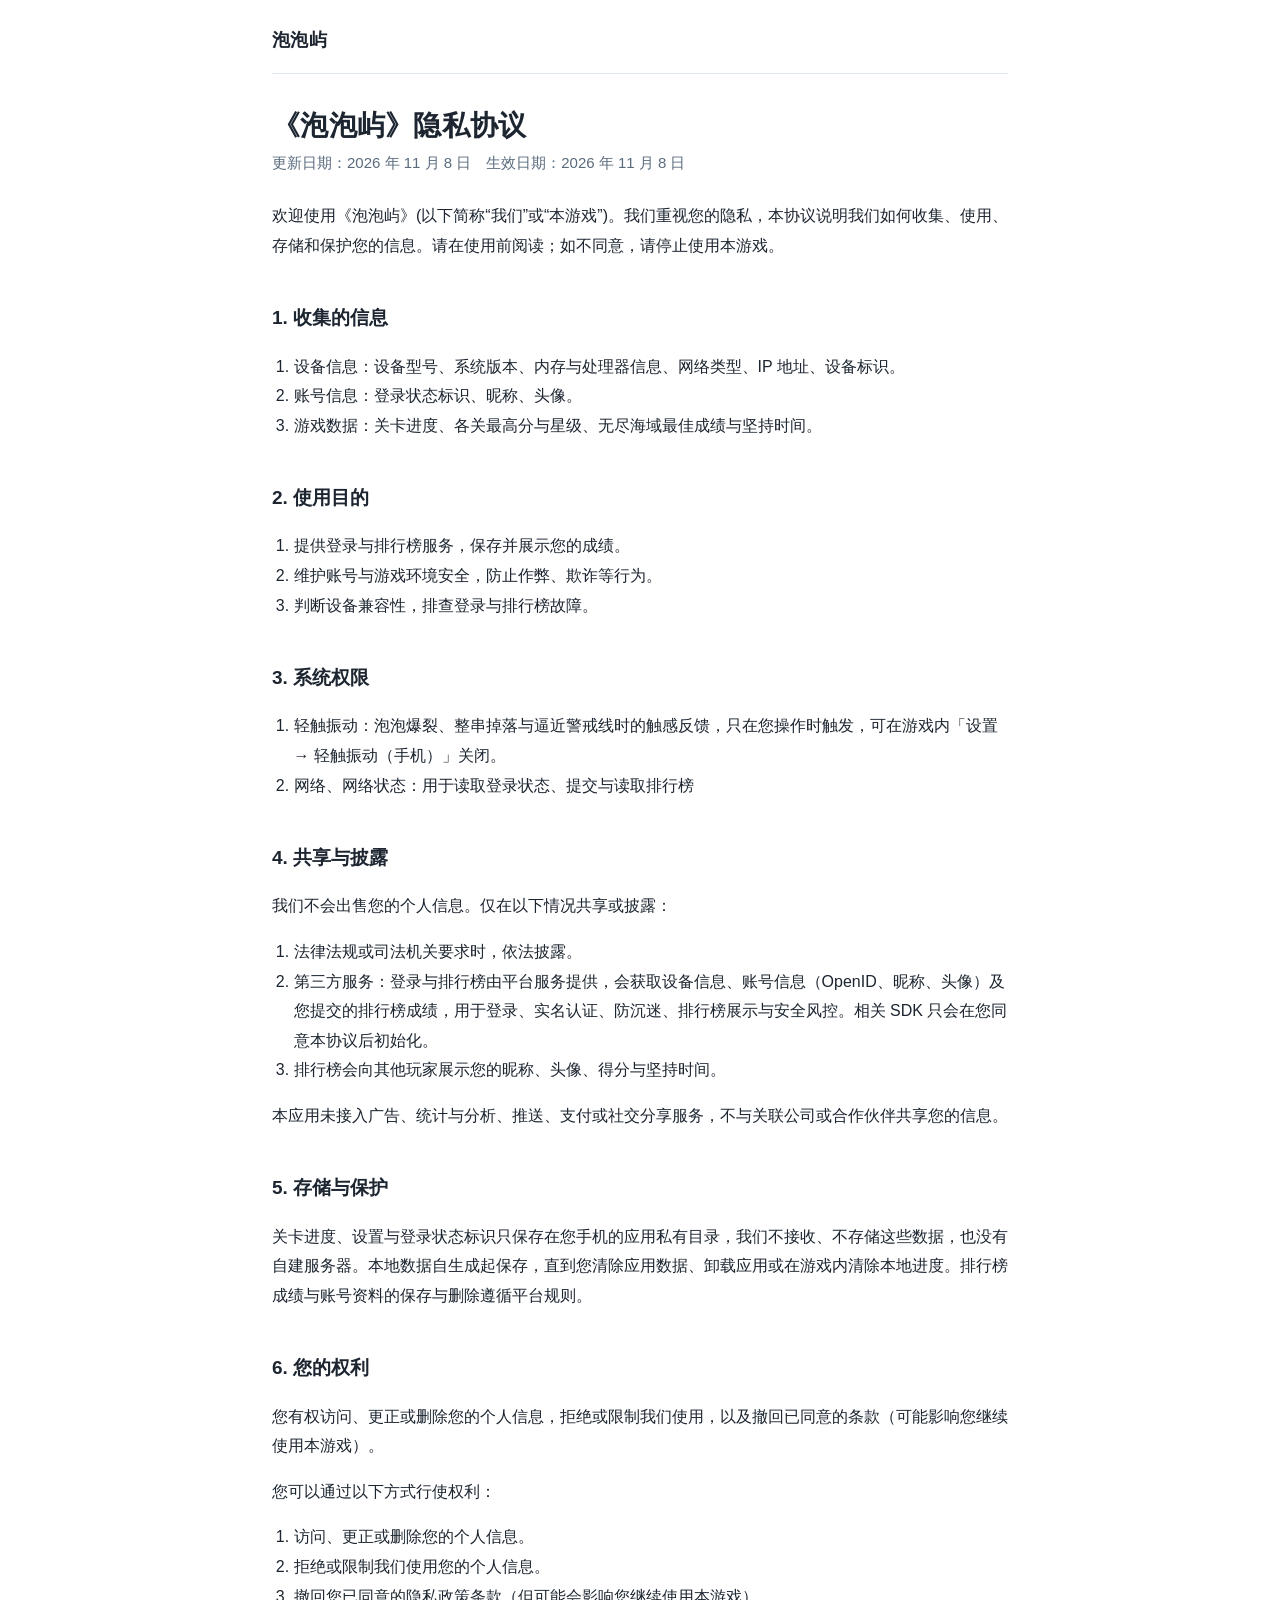
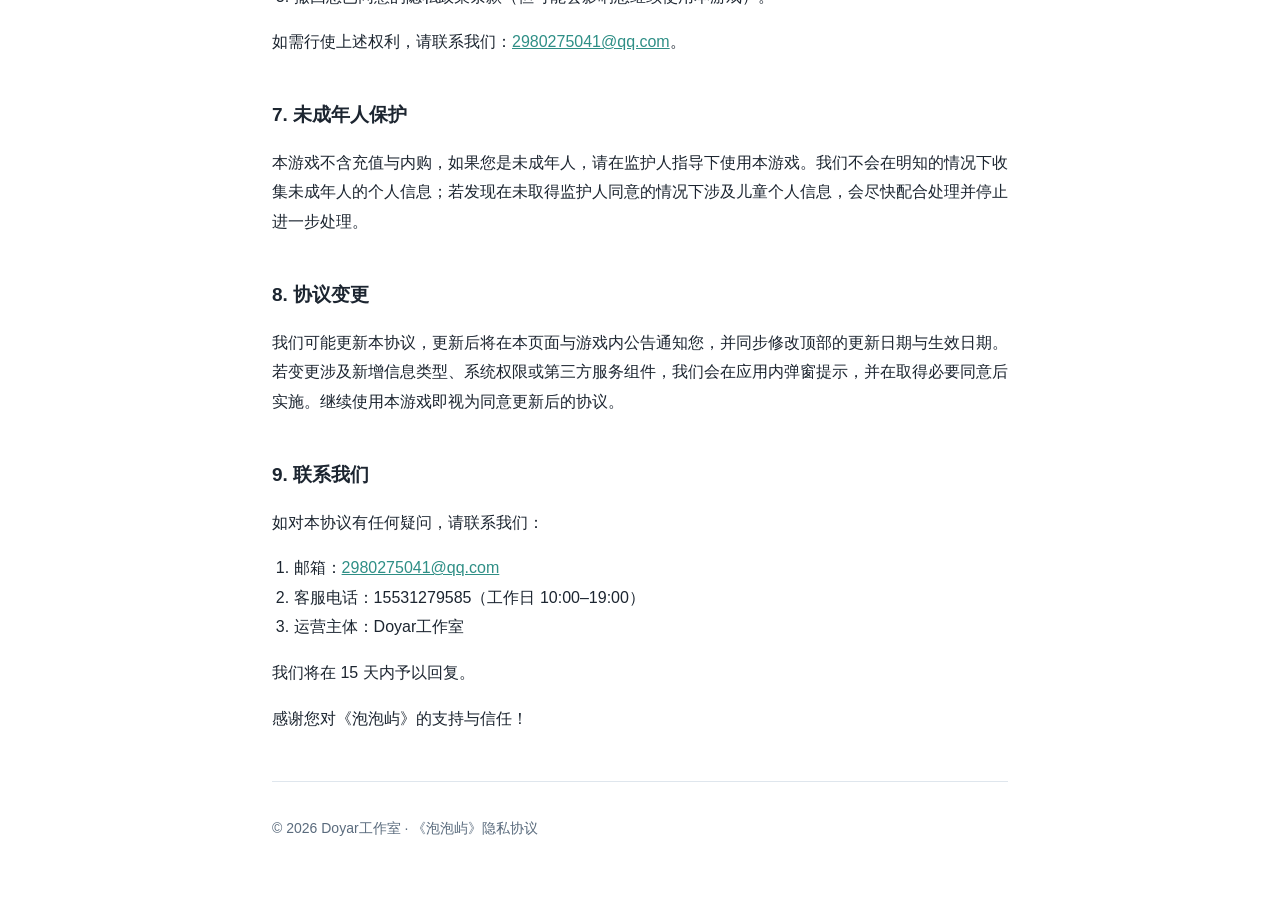
==== commit dc304d7b: "按七节模板重写隐私协议并补齐 SDK 披露 Co-Authored-By: Qoder <noreply@qoder.com>" ====
--- a/index.html
+++ b/index.html
@@ -3,8 +3,8 @@
 <head>
 <meta charset="utf-8">
 <meta name="viewport" content="width=device-width, initial-scale=1">
-<title>泡泡屿 隐私政策</title>
-<meta name="description" content="《泡泡屿》隐私政策：离线单机游戏，不收集任何个人信息，仅申请轻触振动权限，进度与设置只保存在设备本地。">
+<title>泡泡屿 隐私协议</title>
+<meta name="description" content="《泡泡屿》隐私协议：登录与实名认证由平台完成；关卡进度与设置只保存在设备本地；无尽海域排行榜由平台服务提供。">
 <link rel="canonical" href="https://aura1n.github.io/bubbleisles-privacy/">
 <link rel="stylesheet" href="styles.css">
 </head>
@@ -16,136 +16,75 @@
 </header>
 
 <main>
-	<h1>隐私政策</h1>
-	<p class="meta">更新日期：2026 年 11 月 6 日　生效日期：2026 年 11 月 6 日</p>
+	<h1>《泡泡屿》隐私协议</h1>
+	<p class="meta">更新日期：2026 年 11 月 8 日　生效日期：2026 年 11 月 8 日</p>
 
-	<p>Doyar工作室（以下简称"我们"）开发并运营单机游戏《泡泡屿》。本政策向玩家说明《泡泡屿》处理个人信息的规则，包括我们收集哪些信息、使用了哪些权限、信息保存在哪里、玩家如何管理自己的信息，以及如何联系我们。</p>
+	<p>欢迎使用《泡泡屿》(以下简称“我们”或“本游戏”)。我们重视您的隐私，本协议说明我们如何收集、使用、存储和保护您的信息。请在使用前阅读；如不同意，请停止使用本游戏。</p>
 
-	<div class="summary">
-		<p><strong>《泡泡屿》是一款完全离线的单机游戏：</strong>不要求注册或登录，不收集任何个人信息，不申请网络权限，游戏进度与设置只保存在玩家设备本地。</p>
-		<p>请在安装和使用前仔细阅读本政策；若你不同意本政策，请勿安装或使用本应用。</p>
-	</div>
+	<h2>1. 收集的信息</h2>
+	<ol>
+		<li>设备信息：设备型号、系统版本、内存与处理器信息、网络类型、IP 地址、设备标识。</li>
+		<li>账号信息：登录状态标识、昵称、头像。</li>
+		<li>游戏数据：关卡进度、各关最高分与星级、无尽海域最佳成绩与坚持时间。</li>
+	</ol>
 
-	<h2>一、我们如何收集和使用玩家的个人信息</h2>
+	<h2>2. 使用目的</h2>
+	<ol>
+		<li>提供登录与排行榜服务，保存并展示您的成绩。</li>
+		<li>维护账号与游戏环境安全，防止作弊、欺诈等行为。</li>
+		<li>判断设备兼容性，排查登录与排行榜故障。</li>
+	</ol>
 
-	<h3>1.1 收集范围</h3>
-	<p>我们遵循合法、正当、必要原则，收集范围为零：不收集玩家的任何个人信息。系统版本、设备型号、Android ID、OAID、MAC 地址、序列号、网络类型、位置、通讯录、短信、通话记录、相册、剪贴板、麦克风与摄像头数据均不在收集范围内；不做埋点统计、不记录点击流、不建立用户画像，也不用于任何形式的个性化推荐或广告投放。</p>
-	<table>
-		<thead>
-			<tr><th>个人信息/权限类型</th><th>名称</th><th>使用目的</th></tr>
-		</thead>
-		<tbody>
-			<tr><td>必要个人信息</td><td>无</td><td>/</td></tr>
-			<tr><td>可选个人信息</td><td>无</td><td>/</td></tr>
-		</tbody>
-	</table>
+	<h2>3. 系统权限</h2>
+	<ol>
+		<li>轻触振动：泡泡爆裂、整串掉落与逼近警戒线时的触感反馈，只在您操作时触发，可在游戏内「设置 → 轻触振动（手机）」关闭。</li>
+		<li>网络、网络状态：用于读取登录状态、提交与读取排行榜</li>
+	</ol>
 
-	<h3>1.2 系统权限</h3>
-	<table>
-		<thead>
-			<tr><th>个人信息/权限类型</th><th>名称</th><th>使用目的</th></tr>
-		</thead>
-		<tbody>
-			<tr>
-				<td>唯一使用权限</td>
-				<td>轻触振动</td>
-				<td>泡泡爆裂、整串掉落与逼近警戒线时的触感反馈，属于游戏内表现效果，仅在玩家操作时触发，不后台运行。可在游戏内「设置 → 轻触振动（手机）」关闭。</td>
-			</tr>
-			<tr>
-				<td>未申请权限</td>
-				<td>网络、网络状态、存储与相册、定位、相机、麦克风、通讯录、短信、通话记录、电话状态、账号、通知、悬浮窗、已安装应用查询</td>
-				<td>均未申请，安装与运行时都不会向你索取。</td>
-			</tr>
-		</tbody>
-	</table>
+	<h2>4. 共享与披露</h2>
+	<p>我们不会出售您的个人信息。仅在以下情况共享或披露：</p>
+	<ol>
+		<li>法律法规或司法机关要求时，依法披露。</li>
+		<li>第三方服务：登录与排行榜由平台服务提供，会获取设备信息、账号信息（OpenID、昵称、头像）及您提交的排行榜成绩，用于登录、实名认证、防沉迷、排行榜展示与安全风控。相关 SDK 只会在您同意本协议后初始化。</li>
+		<li>排行榜会向其他玩家展示您的昵称、头像、得分与坚持时间。</li>
+	</ol>
+	<p>本应用未接入广告、统计与分析、推送、支付或社交分享服务，不与关联公司或合作伙伴共享您的信息。</p>
 
-	<h3>1.3 保存在玩家设备本地的游戏数据</h3>
-	<p>下列内容由应用写入设备上的应用私有目录，用于让游戏可以接着玩。它们都是游戏内部数据，无法单独或结合其他信息识别到特定个人，不属于个人信息：</p>
-	<table>
-		<thead>
-			<tr><th>数据项</th><th>内容</th><th>用途</th></tr>
-		</thead>
-		<tbody>
-			<tr><td>关卡进度</td><td>已解锁到第几关</td><td>继续游戏</td></tr>
-			<tr><td>成绩记录</td><td>各关最高分与星级、无尽海域最佳得分与坚持时间</td><td>展示历史成绩</td></tr>
-			<tr><td>设置项</td><td>背景音乐、游戏音效、轻触振动（手机）、瞄准辅助线的开关</td><td>保留玩家偏好</td></tr>
-			<tr><td>教学标记</td><td>首次玩法引导是否已看过</td><td>避免重复弹出</td></tr>
-		</tbody>
-	</table>
+	<h2>5. 存储与保护</h2>
+	<p>关卡进度、设置与登录状态标识只保存在您手机的应用私有目录，我们不接收、不存储这些数据，也没有自建服务器。本地数据自生成起保存，直到您清除应用数据、卸载应用或在游戏内清除本地进度。排行榜成绩与账号资料的保存与删除遵循平台规则。</p>
 
-	<h3>1.4 第三方服务组件</h3>
-	<p>本应用未接入任何第三方服务组件：无统计与分析、无广告、无登录与支付、无推送、无社交分享、无实名认证与防沉迷。开发阶段使用的制作工具只在工作电脑上运行，不随安装包分发，不接触玩家设备与数据。</p>
+	<h2>6. 您的权利</h2>
+	<p>您有权访问、更正或删除您的个人信息，拒绝或限制我们使用，以及撤回已同意的条款（可能影响您继续使用本游戏）。</p>
+	<p>您可以通过以下方式行使权利：</p>
+	<ol>
+		<li>访问、更正或删除您的个人信息。</li>
+		<li>拒绝或限制我们使用您的个人信息。</li>
+		<li>撤回您已同意的隐私政策条款（但可能会影响您继续使用本游戏）。</li>
+	</ol>
+	<p>如需行使上述权利，请联系我们：<a href="mailto:2980275041@qq.com">2980275041@qq.com</a>。</p>
 
-	<h3>1.5 特别说明</h3>
-	<p>根据法律规定，无法单独或结合其他信息识别到特定个人的数据不属于个人信息。若未来我们把此类数据与可识别个人的信息结合使用，或本应用需要联网并收集信息，我们会先更新本政策，以显著方式告知玩家并在取得必要同意后才实施。</p>
+	<h2>7. 未成年人保护</h2>
+	<p>本游戏不含充值与内购，如果您是未成年人，请在监护人指导下使用本游戏。我们不会在明知的情况下收集未成年人的个人信息；若发现在未取得监护人同意的情况下涉及儿童个人信息，会尽快配合处理并停止进一步处理。</p>
 
-	<h2>二、我们如何存储玩家的个人信息</h2>
+	<h2>8. 协议变更</h2>
+	<p>我们可能更新本协议，更新后将在本页面与游戏内公告通知您，并同步修改顶部的更新日期与生效日期。若变更涉及新增信息类型、系统权限或第三方服务组件，我们会在应用内弹窗提示，并在取得必要同意后实施。继续使用本游戏即视为同意更新后的协议。</p>
 
-	<p><strong>2.1 存储地点。</strong>我们不存储玩家的任何个人信息：《泡泡屿》没有服务端存储，不存在数据上传、跨境传输或第三方托管。1.3 所述游戏数据只保存在你手机里本应用专属的私有目录中，其他应用无法读取，系统也不会把它提供给别的应用。</p>
+	<h2>9. 联系我们</h2>
+	<p>如对本协议有任何疑问，请联系我们：</p>
+	<ol>
+		<li>邮箱：<a href="mailto:2980275041@qq.com">2980275041@qq.com</a></li>
+		<li>客服电话：15531279585（工作日 10:00–19:00）</li>
+		<li>运营主体：Doyar工作室</li>
+	</ol>
+	<p>我们将在 15 天内予以回复。</p>
 
-	<p><strong>2.2 存储期限。</strong>本地数据自生成起保存，直到玩家自行删除（见第四条）、清除应用数据或卸载应用。由于我们不在服务器端持有任何记录，因此不存在需要设定保留期限或到期删除的服务器数据。</p>
-
-	<p><strong>2.3 停止运营。</strong>若本应用停止运营，我们会在本页面与 TapTap 应用页公告；玩家设备上的本地数据仍由玩家自行处置，卸载即彻底清除。</p>
-
-	<h2>三、我们如何共享、转让、披露玩家的个人信息</h2>
-
-	<p><strong>3.1 共享。</strong>由于我们不收集、不持有玩家的任何个人信息，不存在与任何公司、组织和个人共享个人信息的情形，也不存在与关联公司或合作伙伴共享的情形。</p>
-
-	<p><strong>3.2 转让。</strong>不会将玩家的个人信息转让给任何第三方。若发生合并、收购或资产转让等交易，本应用不涉及个人信息的转移，因为我们并不持有它。</p>
-
-	<p><strong>3.3 披露。</strong>不会主动公开玩家未自行公开的信息。依法配合有权机关提出要求时，我们仅能提供我们实际持有的信息——就本应用而言，答案是没有任何玩家数据。</p>
-
-	<h2>四、玩家如何管理自己的信息</h2>
-
-	<table>
-		<thead>
-			<tr><th>权利</th><th>实现方式</th></tr>
-		</thead>
-		<tbody>
-			<tr><td>查阅、修改</td><td>游戏内「设置」界面可查看并调整全部开关项。</td></tr>
-			<tr><td>删除</td><td>游戏内「设置 → 清除本地进度」清空关卡星级与最高分；或在系统「设置 → 应用 → 泡泡屿 → 存储 → 清除数据」删除全部本地数据；卸载应用同样清除。</td></tr>
-			<tr><td>撤回同意</td><td>关闭游戏内「轻触振动（手机）」开关即停止使用振动反馈。该权限属安装时授予的普通权限，多数系统版本不提供单独撤销入口，因此以应用内开关为准。</td></tr>
-			<tr><td>获取副本</td><td>本地数据可直接在设备上查看；我们服务器端没有记录可供导出。</td></tr>
-			<tr><td>限制或拒绝处理</td><td>本应用不处理个人信息，无需行使。</td></tr>
-			<tr><td>账号注销</td><td>本应用没有账号体系，无需注销。</td></tr>
-		</tbody>
-	</table>
-
-	<p>因为不持有个人信息，我们不会收到、也无法响应针对我们持有数据的删除或更正请求——所有数据处置都在玩家自己的设备上完成。</p>
-
-	<h2>五、我们如何处理儿童个人信息</h2>
-
-	<p>《泡泡屿》不含账号体系、不含充值与内购、不含广告与社交功能，也不收集任何个人信息，因此不存在收集儿童个人信息的行为。未满 18 周岁的玩家应在监护人阅读并同意本政策后，在监护、指导下游玩；监护人如对儿童的游玩时长或本政策的适用有疑问，可按第八条与我们联系。若我们发现在未取得监护人同意的情况下涉及儿童个人信息，会尽快删除并确保不再进一步处理。</p>
-
-	<h2>六、我们如何保护玩家的信息</h2>
-
-	<p>本应用的数据闭环完全在玩家设备内部完成，保护措施围绕"数据不出设备"展开：</p>
-	<ol>
-		<li>未申请网络权限，运行时不发起任何网络连接，因此不存在传输环节的泄露风险，也没有服务端被攻击导致玩家数据外泄的可能。</li>
-		<li>存档带有自动备份与损坏回滚，异常退出或断电后仍能恢复进度，不会因此丢失记录。</li>
-		<li>存档位于应用私有目录，其他应用无法读取，也不需要外部存储权限。</li>
-	</ol>
-	<p>请理解，任何设备都不是绝对安全的：当设备被他人解锁使用时，对方可以看到你的游戏进度，这是本地存储的固有特性，建议妥善保管设备。若发生依法需要告知的安全事件，我们会通过本页面与 TapTap 应用页公告基本情况与应对建议。</p>
-
-	<h2>七、本隐私政策如何更新</h2>
-
-	<p>我们会随版本迭代与法律法规要求适时更新本政策。条款变更会在本页面发布，并同步修改顶部的更新日期与生效日期。若变更涉及开始收集某类信息、新增权限或接入第三方服务组件，我们会在应用内以弹窗显著提示，并在取得必要同意后随新版本发布；玩家不同意时可以选择卸载，我们不会强制收集。</p>
-
-	<h2>八、联系我们</h2>
-
-	<p>如对本政策的内容及相关事宜有任何疑问、意见或投诉，可通过以下方式与我们联系：</p>
-	<p>
-		个人信息保护联系邮箱：<a href="mailto:2980275041@qq.com">2980275041@qq.com</a><br>
-		联系电话：15531279585（工作日 10:00–19:00）<br>
-		运营主体：Doyar工作室
-	</p>
-	<p>我们将在 15 天内予以回复。你也可以在 TapTap 的《泡泡屿》应用页留言，我们会通过上述方式答复。</p>
+	<p>感谢您对《泡泡屿》的支持与信任！</p>
 </main>
 
 <footer class="site">
-	<p>© 2026 Doyar工作室 · 《泡泡屿》隐私政策</p>
+	<p>© 2026 Doyar工作室 · 《泡泡屿》隐私协议</p>
 </footer>
 
 </div>
 </body>
-</html>
+</html>
--- a/styles.css
+++ b/styles.css
@@ -110,7 +110,6 @@
 th {
 	color: var(--fg-soft);
 	font-weight: 600;
-	white-space: nowrap;
 }
 
 ul, ol {
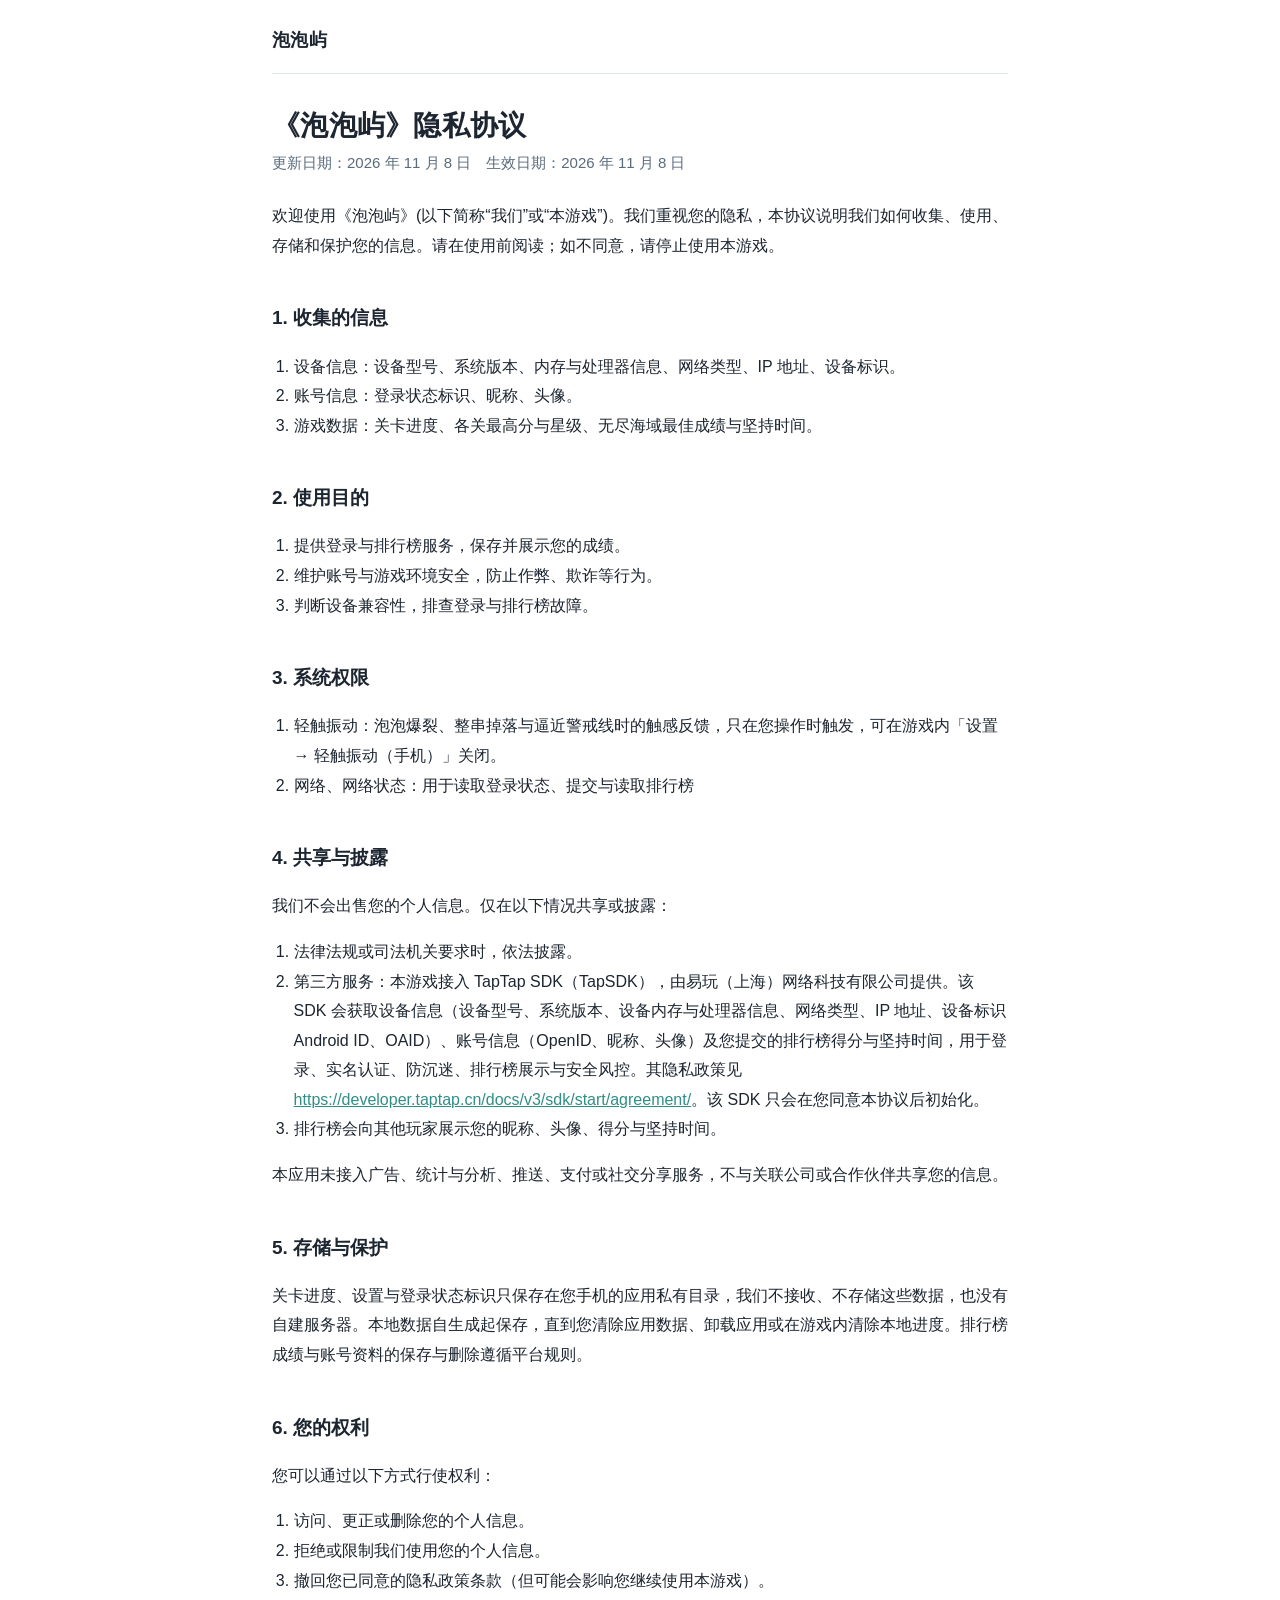
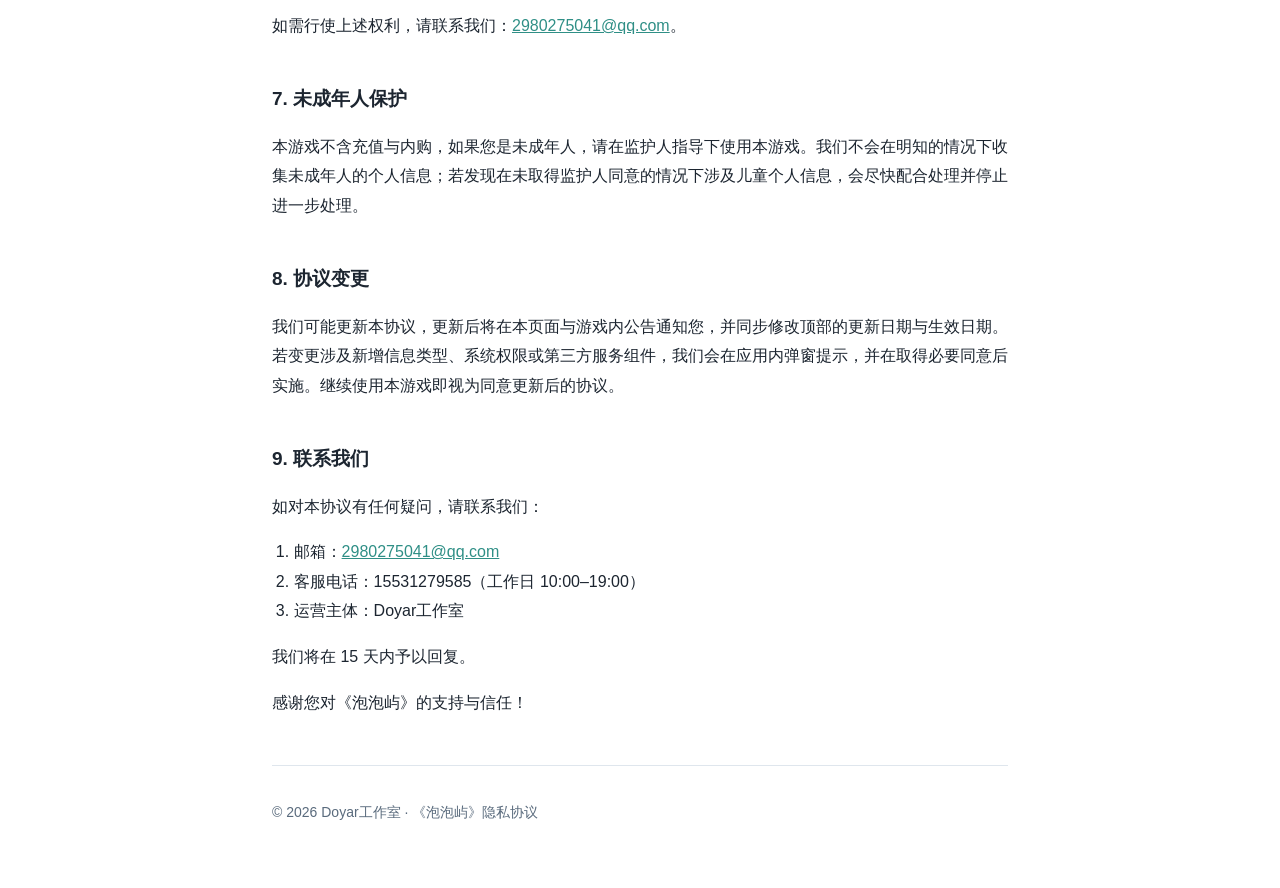
==== commit b71bf216: "第 4 节补齐 TapSDK 提供方与隐私政策链接，删除第 6 节重复表述 Co-Authored-By: Qoder <noreply@qoder.com>" ====
--- a/index.html
+++ b/index.html
@@ -45,7 +45,7 @@
 	<p>我们不会出售您的个人信息。仅在以下情况共享或披露：</p>
 	<ol>
 		<li>法律法规或司法机关要求时，依法披露。</li>
-		<li>第三方服务：登录与排行榜由平台服务提供，会获取设备信息、账号信息（OpenID、昵称、头像）及您提交的排行榜成绩，用于登录、实名认证、防沉迷、排行榜展示与安全风控。相关 SDK 只会在您同意本协议后初始化。</li>
+		<li>第三方服务：本游戏接入 TapTap SDK（TapSDK），由易玩（上海）网络科技有限公司提供。该 SDK 会获取设备信息（设备型号、系统版本、设备内存与处理器信息、网络类型、IP 地址、设备标识 Android ID、OAID）、账号信息（OpenID、昵称、头像）及您提交的排行榜得分与坚持时间，用于登录、实名认证、防沉迷、排行榜展示与安全风控。其隐私政策见 <a href="https://developer.taptap.cn/docs/v3/sdk/start/agreement/">https://developer.taptap.cn/docs/v3/sdk/start/agreement/</a>。该 SDK 只会在您同意本协议后初始化。</li>
 		<li>排行榜会向其他玩家展示您的昵称、头像、得分与坚持时间。</li>
 	</ol>
 	<p>本应用未接入广告、统计与分析、推送、支付或社交分享服务，不与关联公司或合作伙伴共享您的信息。</p>
@@ -54,7 +54,6 @@
 	<p>关卡进度、设置与登录状态标识只保存在您手机的应用私有目录，我们不接收、不存储这些数据，也没有自建服务器。本地数据自生成起保存，直到您清除应用数据、卸载应用或在游戏内清除本地进度。排行榜成绩与账号资料的保存与删除遵循平台规则。</p>
 
 	<h2>6. 您的权利</h2>
-	<p>您有权访问、更正或删除您的个人信息，拒绝或限制我们使用，以及撤回已同意的条款（可能影响您继续使用本游戏）。</p>
 	<p>您可以通过以下方式行使权利：</p>
 	<ol>
 		<li>访问、更正或删除您的个人信息。</li>
